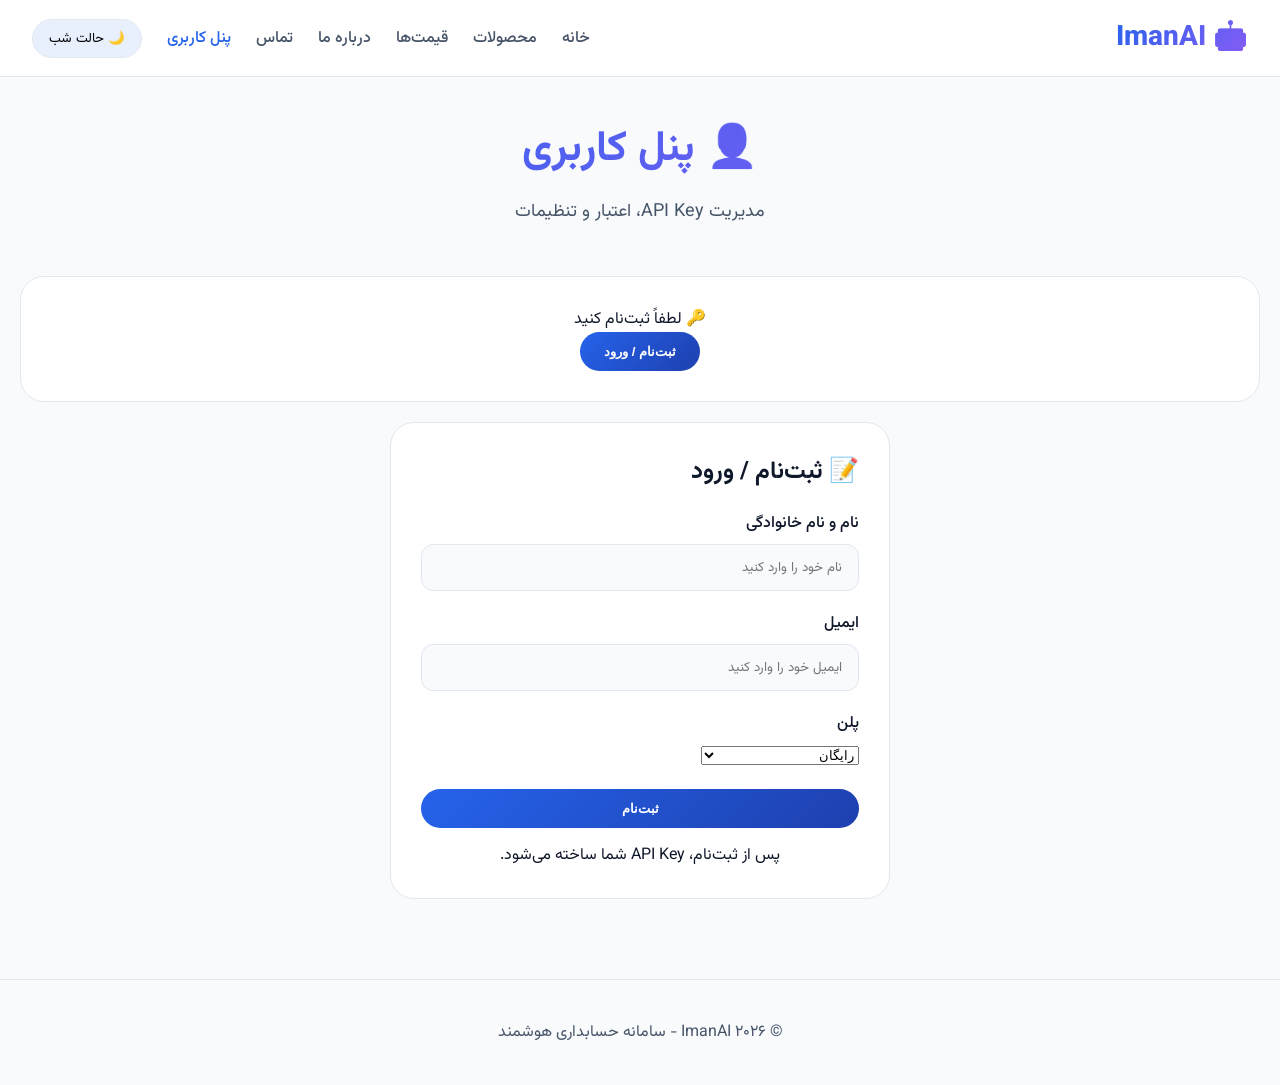
==== docs/dashboard.html @ 6021a0d6 "Create dashboard.html Signed-off-by: neonpresents01-beep <neonpresents01@gmail.com>" ====
<!DOCTYPE html>
<html lang="fa" dir="rtl">
<head>
    <meta charset="UTF-8">
    <meta name="viewport" content="width=device-width, initial-scale=1.0">
    <title>ImanAI | پنل کاربری</title>
    <link href="https://fonts.googleapis.com/css2?family=Vazirmatn:wght@300;400;500;700;900&display=swap" rel="stylesheet">
    <link rel="stylesheet" href="https://cdnjs.cloudflare.com/ajax/libs/font-awesome/6.0.0/css/all.min.css">
    <link rel="stylesheet" href="style.css">
    <style>
        .stats-grid {
            display: grid;
            grid-template-columns: repeat(auto-fit, minmax(200px, 1fr));
            gap: 20px;
            margin-bottom: 30px;
        }
        .stat-card {
            text-align: center;
            padding: 20px;
            background: var(--card-bg);
            border-radius: 20px;
            border: 1px solid var(--border-color);
        }
        .stat-value {
            font-size: 36px;
            font-weight: bold;
            color: var(--primary);
        }
        .chat-container {
            margin-top: 30px;
        }
        .api-key-box {
            background: var(--bg-primary);
            padding: 15px;
            border-radius: 12px;
            font-family: monospace;
            direction: ltr;
            text-align: center;
        }
    </style>
</head>
<body>

<div class="navbar">
    <div class="nav-container">
        <a href="index.html" class="logo">🤖 ImanAI</a>
        <div class="nav-links">
            <a href="index.html">خانه</a>
            <a href="products.html">محصولات</a>
            <a href="pricing.html">قیمت‌ها</a>
            <a href="about.html">درباره ما</a>
            <a href="contact.html">تماس</a>
            <a href="dashboard.html" class="active">پنل کاربری</a>
            <button class="theme-toggle" onclick="toggleTheme()">🌙 حالت شب</button>
        </div>
    </div>
</div>

<div class="container">
    <div class="page-header">
        <h1>👤 پنل کاربری</h1>
        <p>مدیریت API Key، اعتبار و تنظیمات</p>
    </div>

    <!-- وضعیت کاربر -->
    <div id="userStatus" style="margin-bottom: 20px;">
        <div class="card" style="text-align: center;">
            <p id="loginStatus">⏳ در حال بررسی وضعیت...</p>
            <button id="loginBtn" class="btn" onclick="showRegister()" style="display: none;">ثبت‌نام / ورود</button>
            <button id="logoutBtn" class="btn btn-outline" onclick="logout()" style="display: none;">خروج از حساب</button>
        </div>
    </div>

    <div id="dashboardContent" style="display: none;">
        <!-- آمار -->
        <div class="stats-grid">
            <div class="stat-card">
                <i class="fas fa-key" style="font-size: 32px;"></i>
                <div class="stat-value" id="apiKeyDisplay">---</div>
                <p>API Key</p>
                <button class="btn" style="margin-top: 10px; padding: 8px 16px;" onclick="copyApiKey()">کپی</button>
            </div>
            <div class="stat-card">
                <i class="fas fa-coins" style="font-size: 32px;"></i>
                <div class="stat-value" id="creditsDisplay">---</div>
                <p>اعتبار (توکن)</p>
                <button class="btn" style="margin-top: 10px; padding: 8px 16px;" onclick="recharge()">شارژ</button>
            </div>
            <div class="stat-card">
                <i class="fas fa-chart-line" style="font-size: 32px;"></i>
                <div class="stat-value" id="requestsDisplay">---</div>
                <p>درخواست امروز</p>
            </div>
            <div class="stat-card">
                <i class="fas fa-tag" style="font-size: 32px;"></i>
                <div class="stat-value" id="planDisplay">---</div>
                <p>پلن فعلی</p>
            </div>
        </div>

        <!-- چت با ImanAI -->
        <div class="card chat-container">
            <h3>💬 گفتگو با ImanAI</h3>
            <div class="chat-messages" id="chatMessages">
                <div class="ai-msg">🤖 سلام! من ImanAI هستم. چطور میتونم به شما کمک کنم؟</div>
            </div>
            <div class="chat-input">
                <input type="text" id="chatInput" placeholder="سوال خود را بپرسید...">
                <button onclick="sendChat()">ارسال</button>
            </div>
        </div>

        <!-- آموزش -->
        <div class="card" style="margin-top: 20px;">
            <h3>🎓 آموزش به ImanAI</h3>
            <p>به ImanAI سوالات جدید یاد بدهید:</p>
            <div style="display: flex; gap: 10px; margin-top: 15px;">
                <input type="text" id="trainQuestion" placeholder="سوال جدید..." style="flex: 1;">
                <input type="text" id="trainAnswer" placeholder="پاسخ..." style="flex: 1;">
                <button onclick="trainAI()" style="background: var(--success);">آموزش</button>
            </div>
            <div id="trainResult" style="margin-top: 10px;"></div>
        </div>
    </div>

    <!-- فرم ثبت‌نام -->
    <div id="registerForm" class="card" style="display: none; max-width: 500px; margin: 0 auto;">
        <h2 style="margin-bottom: 20px;">📝 ثبت‌نام / ورود</h2>
        <div class="form-group">
            <label>نام و نام خانوادگی</label>
            <input type="text" id="regName" placeholder="نام خود را وارد کنید">
        </div>
        <div class="form-group">
            <label>ایمیل</label>
            <input type="email" id="regEmail" placeholder="ایمیل خود را وارد کنید">
        </div>
        <div class="form-group">
            <label>پلن</label>
            <select id="regPlan">
                <option value="free">رایگان</option>
                <option value="basic">پایه - ۵۰,۰۰۰ تومان</option>
                <option value="pro">حرفه‌ای - ۲۰۰,۰۰۰ تومان</option>
            </select>
        </div>
        <button class="btn" onclick="register()" style="width: 100%;">ثبت‌نام</button>
        <p style="margin-top: 15px; text-align: center;">پس از ثبت‌نام، API Key شما ساخته می‌شود.</p>
    </div>
</div>

<div class="footer">
    <p>© ۲۰۲۶ ImanAI - سامانه حسابداری هوشمند</p>
</div>

<script src="imanai-client.js"></script>
<script>
    let currentApiKey = localStorage.getItem('imanai_api_key');

    function updateUI() {
        if (currentApiKey) {
            document.getElementById('loginStatus').innerHTML = '✅ شما وارد شده‌اید';
            document.getElementById('loginBtn').style.display = 'none';
            document.getElementById('logoutBtn').style.display = 'inline-block';
            document.getElementById('dashboardContent').style.display = 'block';
            document.getElementById('registerForm').style.display = 'none';
            loadUserData();
        } else {
            document.getElementById('loginStatus').innerHTML = '🔑 لطفاً ثبت‌نام کنید';
            document.getElementById('loginBtn').style.display = 'inline-block';
            document.getElementById('logoutBtn').style.display = 'none';
            document.getElementById('dashboardContent').style.display = 'none';
            document.getElementById('registerForm').style.display = 'block';
        }
    }

    async function loadUserData() {
        if (!currentApiKey) return;
        
        try {
            const balance = await imanai.getBalance();
            if (balance.success) {
                document.getElementById('creditsDisplay').innerHTML = balance.credits?.toLocaleString() || '0';
                document.getElementById('planDisplay').innerHTML = balance.plan || 'free';
                document.getElementById('apiKeyDisplay').innerHTML = currentApiKey.substring(0, 16) + '...';
            }
            document.getElementById('requestsDisplay').innerHTML = Math.floor(Math.random() * 100) + 50;
        } catch(e) {
            console.error(e);
        }
    }

    async function register() {
        const name = document.getElementById('regName').value;
        const email = document.getElementById('regEmail').value;
        const plan = document.getElementById('regPlan').value;
        
        if (!name || !email) {
            alert('لطفاً نام و ایمیل را وارد کنید');
            return;
        }
        
        const result = await imanai.register(name, email, plan);
        if (result.success) {
            currentApiKey = result.api_key;
            imanai.setApiKey(currentApiKey);
            updateUI();
            alert(`✅ ثبت‌نام موفق!\nAPI Key: ${result.api_key}`);
        } else {
            alert(`❌ خطا: ${result.error}`);
        }
    }

    function logout() {
        localStorage.removeItem('imanai_api_key');
        currentApiKey = null;
        imanai.setApiKey(null);
        updateUI();
        alert('✅ از حساب خود خارج شدید');
    }

    function showRegister() {
        document.getElementById('registerForm').style.display = 'block';
    }

    function copyApiKey() {
        if (currentApiKey) {
            navigator.clipboard.writeText(currentApiKey);
            alert('✅ API Key کپی شد!');
        }
    }

    function recharge() {
        alert('💰 درگاه پرداخت به زودی اضافه می‌شود');
    }

    async function sendChat() {
        const input = document.getElementById('chatInput');
        const messages = document.getElementById('chatMessages');
        const msg = input.value.trim();
        
        if (!msg) return;
        
        messages.innerHTML += `<div class="user-msg">👤 شما: ${msg}</div>`;
        input.value = '';
        messages.scrollTop = messages.scrollHeight;
        
        const response = await askImanAI(msg);
        messages.innerHTML += `<div class="ai-msg">🤖 ImanAI: ${response}</div>`;
        messages.scrollTop = messages.scrollHeight;
    }

    async function trainAI() {
        const question = document.getElementById('trainQuestion').value;
        const answer = document.getElementById('trainAnswer').value;
        const resultDiv = document.getElementById('trainResult');
        
        if (!question || !answer) {
            resultDiv.innerHTML = '<span style="color: var(--danger);">❌ لطفاً سوال و پاسخ را وارد کنید</span>';
            return;
        }
        
        resultDiv.innerHTML = '⏳ در حال آموزش...';
        const result = await teachImanAI(question, answer);
        
        if (result.includes('✅')) {
            document.getElementById('trainQuestion').value = '';
            document.getElementById('trainAnswer').value = '';
        }
        resultDiv.innerHTML = result;
        setTimeout(() => { resultDiv.innerHTML = ''; }, 3000);
    }

    document.getElementById('chatInput')?.addEventListener('keypress', (e) => {
        if (e.key === 'Enter') sendChat();
    });

    function toggleTheme() {
        document.body.classList.toggle('dark');
        localStorage.setItem('theme', document.body.classList.contains('dark') ? 'dark' : 'light');
        const btn = document.querySelector('.theme-toggle');
        if (btn) btn.innerHTML = document.body.classList.contains('dark') ? '☀️ حالت روز' : '🌙 حالت شب';
    }
    
    if (localStorage.getItem('theme') === 'dark') {
        document.body.classList.add('dark');
        const btn = document.querySelector('.theme-toggle');
        if (btn) btn.innerHTML = '☀️ حالت روز';
    }
    
    updateUI();
</script>
</body>
</html>
---- docs/style.css ----
/* style.css - استایل مشترک همه صفحات */
* {
    margin: 0;
    padding: 0;
    box-sizing: border-box;
}

:root {
    --bg-primary: #f8fafc;
    --bg-secondary: #ffffff;
    --text-primary: #0f172a;
    --text-secondary: #475569;
    --border-color: #e2e8f0;
    --card-bg: #ffffff;
    --navbar-bg: rgba(255,255,255,0.95);
    --primary: #2563eb;
    --primary-dark: #1e40af;
    --success: #10b981;
    --danger: #ef4444;
    --warning: #f59e0b;
    --purple: #8b5cf6;
}

body.dark {
    --bg-primary: #0f172a;
    --bg-secondary: #1e293b;
    --text-primary: #f1f5f9;
    --text-secondary: #cbd5e1;
    --border-color: rgba(255,255,255,0.08);
    --card-bg: #1e293b;
    --navbar-bg: rgba(15,23,42,0.95);
}

body {
    font-family: 'Vazirmatn', sans-serif;
    background: var(--bg-primary);
    color: var(--text-primary);
    transition: all 0.3s ease;
}

/* نوار ناوبری */
.navbar {
    background: var(--navbar-bg);
    backdrop-filter: blur(10px);
    padding: 16px 32px;
    position: sticky;
    top: 0;
    z-index: 1000;
    border-bottom: 1px solid var(--border-color);
}

.nav-container {
    max-width: 1300px;
    margin: 0 auto;
    display: flex;
    justify-content: space-between;
    align-items: center;
    flex-wrap: wrap;
    gap: 15px;
}

.logo {
    font-size: 28px;
    font-weight: 800;
    background: linear-gradient(135deg, var(--primary), var(--purple));
    -webkit-background-clip: text;
    background-clip: text;
    color: transparent;
    text-decoration: none;
}

.nav-links {
    display: flex;
    gap: 25px;
    flex-wrap: wrap;
    align-items: center;
}

.nav-links a {
    color: var(--text-secondary);
    text-decoration: none;
    font-weight: 500;
    transition: 0.3s;
}

.nav-links a:hover, .nav-links a.active {
    color: var(--primary);
}

.theme-toggle {
    background: rgba(37,99,235,0.1);
    border: 1px solid var(--border-color);
    border-radius: 50px;
    padding: 8px 16px;
    cursor: pointer;
    font-family: inherit;
    transition: 0.3s;
}

.theme-toggle:hover {
    background: var(--primary);
    color: white;
}

.container {
    max-width: 1300px;
    margin: 0 auto;
    padding: 40px 20px;
    min-height: calc(100vh - 200px);
}

/* فوتر */
.footer {
    text-align: center;
    padding: 40px;
    border-top: 1px solid var(--border-color);
    color: var(--text-secondary);
    margin-top: 40px;
}

/* دکمه‌ها */
.btn {
    display: inline-block;
    padding: 12px 24px;
    background: linear-gradient(135deg, var(--primary), var(--primary-dark));
    color: white;
    text-decoration: none;
    border-radius: 50px;
    font-weight: bold;
    border: none;
    cursor: pointer;
    transition: 0.3s;
}

.btn:hover {
    transform: translateY(-2px);
    opacity: 0.9;
}

.btn-outline {
    background: transparent;
    border: 2px solid var(--primary);
    color: var(--primary);
}

.btn-outline:hover {
    background: var(--primary);
    color: white;
}

/* هدر صفحه */
.page-header {
    text-align: center;
    margin-bottom: 50px;
}

.page-header h1 {
    font-size: 42px;
    background: linear-gradient(135deg, var(--primary), var(--purple));
    -webkit-background-clip: text;
    background-clip: text;
    color: transparent;
    margin-bottom: 15px;
}

.page-header p {
    color: var(--text-secondary);
    font-size: 18px;
}

/* کارت‌ها */
.card {
    background: var(--card-bg);
    border-radius: 24px;
    padding: 30px;
    border: 1px solid var(--border-color);
    transition: all 0.3s;
}

.card:hover {
    transform: translateY(-5px);
    box-shadow: 0 10px 25px -5px rgba(0,0,0,0.1);
}

/* گرید */
.grid {
    display: grid;
    grid-template-columns: repeat(auto-fit, minmax(300px, 1fr));
    gap: 30px;
    margin-bottom: 40px;
}

/* فرم */
.form-group {
    margin-bottom: 20px;
}

.form-group label {
    display: block;
    margin-bottom: 8px;
    font-weight: 500;
}

.form-group input, .form-group textarea {
    width: 100%;
    padding: 12px 16px;
    border-radius: 12px;
    border: 1px solid var(--border-color);
    background: var(--bg-primary);
    color: var(--text-primary);
    font-family: inherit;
}

/* چت */
.chat-messages {
    height: 400px;
    overflow-y: auto;
    padding: 15px;
    background: var(--bg-primary);
    border-radius: 16px;
    margin-bottom: 15px;
}

.user-msg {
    background: var(--primary);
    color: white;
    padding: 10px 15px;
    border-radius: 20px;
    margin-bottom: 10px;
    max-width: 80%;
}

.ai-msg {
    background: var(--border-color);
    color: var(--text-primary);
    padding: 10px 15px;
    border-radius: 20px;
    margin-bottom: 10px;
    max-width: 80%;
}

.chat-input {
    display: flex;
    gap: 10px;
}

.chat-input input {
    flex: 1;
    padding: 12px 20px;
    border-radius: 50px;
    border: 1px solid var(--border-color);
    background: var(--bg-primary);
}

/* هشدار */
.alert {
    padding: 15px 20px;
    border-radius: 16px;
    margin-bottom: 20px;
}

.alert-success {
    background: rgba(16,185,129,0.1);
    border: 1px solid var(--success);
    color: var(--success);
}

.alert-error {
    background: rgba(239,68,68,0.1);
    border: 1px solid var(--danger);
    color: var(--danger);
}

/* وضعیت آنلاین */
.status-online {
    color: var(--success);
}

@media (max-width: 768px) {
    .nav-container {
        flex-direction: column;
    }
    .page-header h1 {
        font-size: 32px;
    }
}
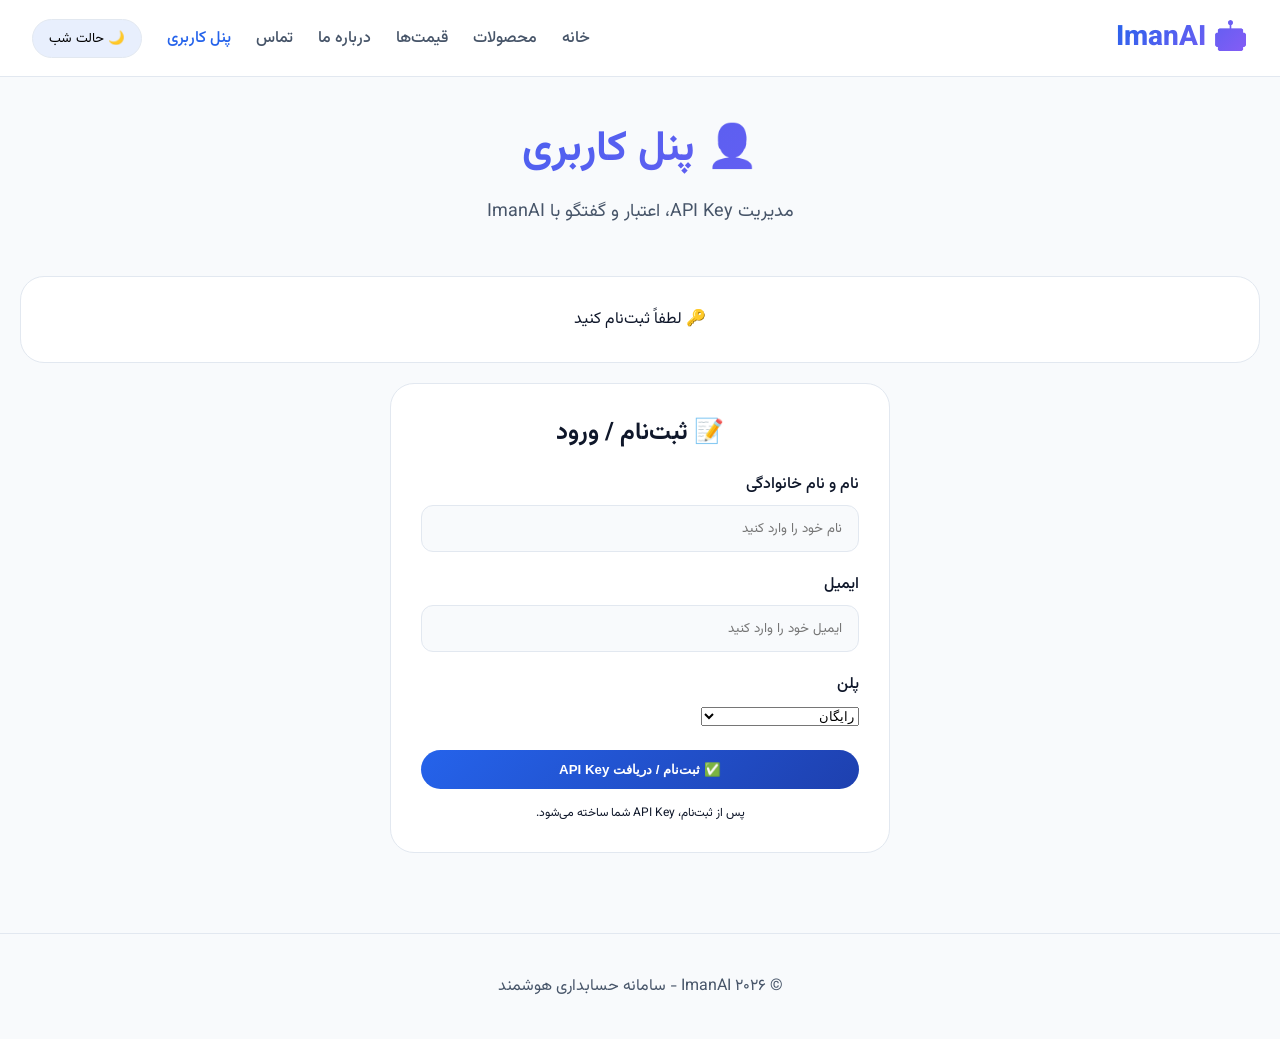
==== commit e38c4068: "Update dashboard.html Signed-off-by: neonpresents01-beep <neonpresents01@gmail.com>" ====
--- a/docs/dashboard.html
+++ b/docs/dashboard.html
@@ -29,13 +29,64 @@
         .chat-container {
             margin-top: 30px;
         }
+        .chat-messages {
+            height: 350px;
+            overflow-y: auto;
+            padding: 15px;
+            background: var(--bg-primary);
+            border-radius: 16px;
+            margin-bottom: 15px;
+        }
+        .user-msg {
+            background: var(--primary);
+            color: white;
+            padding: 10px 15px;
+            border-radius: 20px;
+            margin-bottom: 10px;
+            max-width: 80%;
+        }
+        .ai-msg {
+            background: var(--border-color);
+            color: var(--text-primary);
+            padding: 10px 15px;
+            border-radius: 20px;
+            margin-bottom: 10px;
+            max-width: 80%;
+        }
+        .chat-input {
+            display: flex;
+            gap: 10px;
+        }
+        .chat-input input {
+            flex: 1;
+            padding: 12px 20px;
+            border-radius: 50px;
+            border: 1px solid var(--border-color);
+            background: var(--bg-primary);
+            color: var(--text-primary);
+            font-family: inherit;
+        }
+        .chat-input button {
+            background: linear-gradient(135deg, var(--primary), var(--purple));
+            color: white;
+            border: none;
+            padding: 12px 24px;
+            border-radius: 50px;
+            cursor: pointer;
+            font-weight: bold;
+        }
         .api-key-box {
             background: var(--bg-primary);
-            padding: 15px;
+            padding: 12px;
             border-radius: 12px;
             font-family: monospace;
             direction: ltr;
             text-align: center;
+            word-break: break-all;
+        }
+        .loading {
+            opacity: 0.7;
+            pointer-events: none;
         }
     </style>
 </head>
@@ -59,37 +110,31 @@
 <div class="container">
     <div class="page-header">
         <h1>👤 پنل کاربری</h1>
-        <p>مدیریت API Key، اعتبار و تنظیمات</p>
+        <p>مدیریت API Key، اعتبار و گفتگو با ImanAI</p>
     </div>
 
     <!-- وضعیت کاربر -->
     <div id="userStatus" style="margin-bottom: 20px;">
         <div class="card" style="text-align: center;">
-            <p id="loginStatus">⏳ در حال بررسی وضعیت...</p>
-            <button id="loginBtn" class="btn" onclick="showRegister()" style="display: none;">ثبت‌نام / ورود</button>
-            <button id="logoutBtn" class="btn btn-outline" onclick="logout()" style="display: none;">خروج از حساب</button>
+            <p id="loginStatus">⏳ در حال بررسی...</p>
+            <button id="logoutBtn" class="btn btn-outline" onclick="logout()" style="display: none;">🚪 خروج از حساب</button>
         </div>
     </div>
 
+    <!-- پنل اصلی (بعد از ورود) -->
     <div id="dashboardContent" style="display: none;">
-        <!-- آمار -->
         <div class="stats-grid">
             <div class="stat-card">
                 <i class="fas fa-key" style="font-size: 32px;"></i>
                 <div class="stat-value" id="apiKeyDisplay">---</div>
                 <p>API Key</p>
-                <button class="btn" style="margin-top: 10px; padding: 8px 16px;" onclick="copyApiKey()">کپی</button>
+                <button class="btn" style="margin-top: 10px; padding: 8px 16px;" onclick="copyApiKey()">📋 کپی</button>
             </div>
             <div class="stat-card">
                 <i class="fas fa-coins" style="font-size: 32px;"></i>
                 <div class="stat-value" id="creditsDisplay">---</div>
                 <p>اعتبار (توکن)</p>
-                <button class="btn" style="margin-top: 10px; padding: 8px 16px;" onclick="recharge()">شارژ</button>
-            </div>
-            <div class="stat-card">
-                <i class="fas fa-chart-line" style="font-size: 32px;"></i>
-                <div class="stat-value" id="requestsDisplay">---</div>
-                <p>درخواست امروز</p>
+                <button class="btn" style="margin-top: 10px; padding: 8px 16px;" onclick="recharge()">💰 شارژ</button>
             </div>
             <div class="stat-card">
                 <i class="fas fa-tag" style="font-size: 32px;"></i>
@@ -106,7 +151,7 @@
             </div>
             <div class="chat-input">
                 <input type="text" id="chatInput" placeholder="سوال خود را بپرسید...">
-                <button onclick="sendChat()">ارسال</button>
+                <button onclick="sendChat()">📤 ارسال</button>
             </div>
         </div>
 
@@ -114,18 +159,18 @@
         <div class="card" style="margin-top: 20px;">
             <h3>🎓 آموزش به ImanAI</h3>
             <p>به ImanAI سوالات جدید یاد بدهید:</p>
-            <div style="display: flex; gap: 10px; margin-top: 15px;">
-                <input type="text" id="trainQuestion" placeholder="سوال جدید..." style="flex: 1;">
-                <input type="text" id="trainAnswer" placeholder="پاسخ..." style="flex: 1;">
-                <button onclick="trainAI()" style="background: var(--success);">آموزش</button>
-            </div>
-            <div id="trainResult" style="margin-top: 10px;"></div>
+            <div style="display: flex; gap: 10px; margin-top: 15px; flex-wrap: wrap;">
+                <input type="text" id="trainQuestion" placeholder="سوال جدید..." style="flex: 1; padding: 12px; border-radius: 50px; border: 1px solid var(--border-color); background: var(--bg-primary);">
+                <input type="text" id="trainAnswer" placeholder="پاسخ..." style="flex: 1; padding: 12px; border-radius: 50px; border: 1px solid var(--border-color); background: var(--bg-primary);">
+                <button onclick="trainAI()" style="background: var(--success); color: white; border: none; padding: 12px 24px; border-radius: 50px; cursor: pointer;">🎓 آموزش</button>
+            </div>
+            <div id="trainResult" style="margin-top: 10px; font-size: 14px;"></div>
         </div>
     </div>
 
     <!-- فرم ثبت‌نام -->
-    <div id="registerForm" class="card" style="display: none; max-width: 500px; margin: 0 auto;">
-        <h2 style="margin-bottom: 20px;">📝 ثبت‌نام / ورود</h2>
+    <div id="registerForm" class="card" style="max-width: 500px; margin: 0 auto;">
+        <h2 style="margin-bottom: 20px; text-align: center;">📝 ثبت‌نام / ورود</h2>
         <div class="form-group">
             <label>نام و نام خانوادگی</label>
             <input type="text" id="regName" placeholder="نام خود را وارد کنید">
@@ -142,8 +187,8 @@
                 <option value="pro">حرفه‌ای - ۲۰۰,۰۰۰ تومان</option>
             </select>
         </div>
-        <button class="btn" onclick="register()" style="width: 100%;">ثبت‌نام</button>
-        <p style="margin-top: 15px; text-align: center;">پس از ثبت‌نام، API Key شما ساخته می‌شود.</p>
+        <button class="btn" id="registerBtn" style="width: 100%;">✅ ثبت‌نام / دریافت API Key</button>
+        <p style="margin-top: 15px; text-align: center; font-size: 12px;">پس از ثبت‌نام، API Key شما ساخته می‌شود.</p>
     </div>
 </div>
 
@@ -151,128 +196,280 @@
     <p>© ۲۰۲۶ ImanAI - سامانه حسابداری هوشمند</p>
 </div>
 
-<script src="imanai-client.js"></script>
 <script>
+    // ========== تنظیمات ==========
+    const GITHUB_REPO = "neonpresents01-beep/ImanAI";
+    const GITHUB_TOKEN = "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";
+    
     let currentApiKey = localStorage.getItem('imanai_api_key');
-
+    let pendingRequests = new Map();
+    
+    // ========== تابع اصلی درخواست به GitHub ==========
+    async function callAPI(action, payload = {}) {
+        const requestId = Date.now().toString();
+        
+        return new Promise(async (resolve, reject) => {
+            const timeout = setTimeout(() => {
+                pendingRequests.delete(requestId);
+                reject(new Error('زمان پاسخ به پایان رسید (30 ثانیه)'));
+            }, 30000);
+            
+            pendingRequests.set(requestId, { resolve, reject, timeout });
+            
+            try {
+                const response = await fetch(`https://api.github.com/repos/${GITHUB_REPO}/dispatches`, {
+                    method: 'POST',
+                    headers: {
+                        'Authorization': `Bearer ${GITHUB_TOKEN}`,
+                        'Accept': 'application/vnd.github.v3+json',
+                        'Content-Type': 'application/json'
+                    },
+                    body: JSON.stringify({
+                        event_type: action,
+                        client_payload: { 
+                            ...payload, 
+                            request_id: requestId,
+                            api_key: currentApiKey || ''
+                        }
+                    })
+                });
+                
+                if (!response.ok) {
+                    throw new Error(`HTTP ${response.status}`);
+                }
+                
+                // Polling for response
+                let attempts = 0;
+                const interval = setInterval(async () => {
+                    attempts++;
+                    try {
+                        const runs = await fetch(`https://api.github.com/repos/${GITHUB_REPO}/actions/runs?event=repository_dispatch&per_page=5`);
+                        const data = await runs.json();
+                        
+                        for (const run of (data.workflow_runs || [])) {
+                            if (run.status === 'completed') {
+                                const logs = await fetch(run.logs_url);
+                                const text = await logs.text();
+                                const match = text.match(/API_RESPONSE::(.+)/);
+                                if (match) {
+                                    const result = JSON.parse(decodeURIComponent(match[1]));
+                                    const pending = pendingRequests.get(requestId);
+                                    if (pending) {
+                                        clearInterval(interval);
+                                        clearTimeout(pending.timeout);
+                                        pendingRequests.delete(requestId);
+                                        pending.resolve(result);
+                                    }
+                                    return;
+                                }
+                            }
+                        }
+                        if (attempts >= 20) {
+                            clearInterval(interval);
+                            const pending = pendingRequests.get(requestId);
+                            if (pending) {
+                                pendingRequests.delete(requestId);
+                                pending.reject(new Error('پاسخی دریافت نشد'));
+                            }
+                        }
+                    } catch(e) {}
+                }, 2000);
+                
+            } catch (error) {
+                clearTimeout(timeout);
+                pendingRequests.delete(requestId);
+                reject(error);
+            }
+        });
+    }
+    
+    // ========== API های کاربردی ==========
+    async function registerUser(name, email, plan) {
+        const result = await callAPI('register', { customer_name: name, customer_email: email, plan });
+        return result;
+    }
+    
+    async function chatWithAI(message) {
+        if (!currentApiKey) {
+            return { success: false, error: 'لطفاً ابتدا ثبت‌نام کنید', code: 'NOT_REGISTERED' };
+        }
+        return await callAPI('chat', { message });
+    }
+    
+    async function trainAI(question, answer) {
+        if (!currentApiKey) {
+            return { success: false, error: 'لطفاً ابتدا ثبت‌نام کنید' };
+        }
+        return await callAPI('train', { question, answer });
+    }
+    
+    async function getBalance() {
+        if (!currentApiKey) return null;
+        return await callAPI('balance', {});
+    }
+    
+    // ========== توابع UI ==========
     function updateUI() {
         if (currentApiKey) {
             document.getElementById('loginStatus').innerHTML = '✅ شما وارد شده‌اید';
-            document.getElementById('loginBtn').style.display = 'none';
             document.getElementById('logoutBtn').style.display = 'inline-block';
             document.getElementById('dashboardContent').style.display = 'block';
             document.getElementById('registerForm').style.display = 'none';
             loadUserData();
         } else {
             document.getElementById('loginStatus').innerHTML = '🔑 لطفاً ثبت‌نام کنید';
-            document.getElementById('loginBtn').style.display = 'inline-block';
             document.getElementById('logoutBtn').style.display = 'none';
             document.getElementById('dashboardContent').style.display = 'none';
             document.getElementById('registerForm').style.display = 'block';
         }
     }
-
+    
     async function loadUserData() {
         if (!currentApiKey) return;
         
         try {
-            const balance = await imanai.getBalance();
-            if (balance.success) {
-                document.getElementById('creditsDisplay').innerHTML = balance.credits?.toLocaleString() || '0';
+            const balance = await getBalance();
+            if (balance && balance.success) {
+                document.getElementById('creditsDisplay').innerHTML = (balance.credits || 0).toLocaleString();
                 document.getElementById('planDisplay').innerHTML = balance.plan || 'free';
                 document.getElementById('apiKeyDisplay').innerHTML = currentApiKey.substring(0, 16) + '...';
             }
-            document.getElementById('requestsDisplay').innerHTML = Math.floor(Math.random() * 100) + 50;
         } catch(e) {
-            console.error(e);
-        }
-    }
-
+            console.error('Load user data error:', e);
+        }
+    }
+    
     async function register() {
-        const name = document.getElementById('regName').value;
-        const email = document.getElementById('regEmail').value;
+        const name = document.getElementById('regName').value.trim();
+        const email = document.getElementById('regEmail').value.trim();
         const plan = document.getElementById('regPlan').value;
+        const btn = document.getElementById('registerBtn');
         
         if (!name || !email) {
-            alert('لطفاً نام و ایمیل را وارد کنید');
+            alert('❌ لطفاً نام و ایمیل را وارد کنید');
             return;
         }
         
-        const result = await imanai.register(name, email, plan);
-        if (result.success) {
-            currentApiKey = result.api_key;
-            imanai.setApiKey(currentApiKey);
-            updateUI();
-            alert(`✅ ثبت‌نام موفق!\nAPI Key: ${result.api_key}`);
-        } else {
-            alert(`❌ خطا: ${result.error}`);
-        }
-    }
-
+        const originalText = btn.innerText;
+        btn.innerText = '⏳ در حال ثبت‌نام...';
+        btn.disabled = true;
+        
+        try {
+            const result = await registerUser(name, email, plan);
+            
+            if (result && result.success) {
+                currentApiKey = result.api_key;
+                localStorage.setItem('imanai_api_key', currentApiKey);
+                updateUI();
+                alert(`✅ ثبت‌نام موفق!\n\n🔑 API Key: ${result.api_key}\n💰 اعتبار: ${(result.credits || 10000).toLocaleString()} توکن\n\n⚠️ لطفاً این کلید را ذخیره کنید.`);
+                
+                // پاک کردن فرم
+                document.getElementById('regName').value = '';
+                document.getElementById('regEmail').value = '';
+            } else {
+                alert(`❌ خطا: ${result?.error || 'مشخص نیست'}`);
+            }
+        } catch (error) {
+            alert(`❌ خطا: ${error.message}`);
+        } finally {
+            btn.innerText = originalText;
+            btn.disabled = false;
+        }
+    }
+    
     function logout() {
         localStorage.removeItem('imanai_api_key');
         currentApiKey = null;
-        imanai.setApiKey(null);
         updateUI();
         alert('✅ از حساب خود خارج شدید');
     }
-
-    function showRegister() {
-        document.getElementById('registerForm').style.display = 'block';
-    }
-
+    
     function copyApiKey() {
         if (currentApiKey) {
             navigator.clipboard.writeText(currentApiKey);
             alert('✅ API Key کپی شد!');
         }
     }
-
+    
     function recharge() {
         alert('💰 درگاه پرداخت به زودی اضافه می‌شود');
     }
-
+    
     async function sendChat() {
         const input = document.getElementById('chatInput');
-        const messages = document.getElementById('chatMessages');
-        const msg = input.value.trim();
-        
-        if (!msg) return;
-        
-        messages.innerHTML += `<div class="user-msg">👤 شما: ${msg}</div>`;
+        const messagesDiv = document.getElementById('chatMessages');
+        const message = input.value.trim();
+        
+        if (!message) return;
+        
+        // نمایش پیام کاربر
+        messagesDiv.innerHTML += `<div class="user-msg">👤 شما: ${message}</div>`;
         input.value = '';
-        messages.scrollTop = messages.scrollHeight;
-        
-        const response = await askImanAI(msg);
-        messages.innerHTML += `<div class="ai-msg">🤖 ImanAI: ${response}</div>`;
-        messages.scrollTop = messages.scrollHeight;
-    }
-
+        messagesDiv.scrollTop = messagesDiv.scrollHeight;
+        
+        // نمایش وضعیت در حال فکر کردن
+        const thinkingDiv = document.createElement('div');
+        thinkingDiv.className = 'ai-msg';
+        thinkingDiv.innerHTML = '🤖 ImanAI: در حال فکر کردن...';
+        messagesDiv.appendChild(thinkingDiv);
+        messagesDiv.scrollTop = messagesDiv.scrollHeight;
+        
+        try {
+            const result = await chatWithAI(message);
+            thinkingDiv.remove();
+            
+            if (result && result.success) {
+                messagesDiv.innerHTML += `<div class="ai-msg">🤖 ImanAI: ${result.response}</div>`;
+            } else if (result && result.code === 'NOT_REGISTERED') {
+                messagesDiv.innerHTML += `<div class="ai-msg">🤖 ImanAI: ❌ لطفاً ابتدا ثبت‌نام کنید</div>`;
+            } else if (result && result.code === 'INSUFFICIENT_CREDITS') {
+                messagesDiv.innerHTML += `<div class="ai-msg">🤖 ImanAI: ❌ اعتبار شما تمام شده است. لطفاً شارژ کنید.</div>`;
+            } else {
+                messagesDiv.innerHTML += `<div class="ai-msg">🤖 ImanAI: ❌ خطا: ${result?.error || 'مشخص نیست'}</div>`;
+            }
+        } catch (error) {
+            thinkingDiv.remove();
+            messagesDiv.innerHTML += `<div class="ai-msg">🤖 ImanAI: ❌ خطا: ${error.message}</div>`;
+        }
+        messagesDiv.scrollTop = messagesDiv.scrollHeight;
+    }
+    
     async function trainAI() {
-        const question = document.getElementById('trainQuestion').value;
-        const answer = document.getElementById('trainAnswer').value;
+        const question = document.getElementById('trainQuestion').value.trim();
+        const answer = document.getElementById('trainAnswer').value.trim();
         const resultDiv = document.getElementById('trainResult');
         
         if (!question || !answer) {
             resultDiv.innerHTML = '<span style="color: var(--danger);">❌ لطفاً سوال و پاسخ را وارد کنید</span>';
+            setTimeout(() => { resultDiv.innerHTML = ''; }, 3000);
             return;
         }
         
         resultDiv.innerHTML = '⏳ در حال آموزش...';
-        const result = await teachImanAI(question, answer);
-        
-        if (result.includes('✅')) {
-            document.getElementById('trainQuestion').value = '';
-            document.getElementById('trainAnswer').value = '';
-        }
-        resultDiv.innerHTML = result;
+        
+        try {
+            const result = await trainAI(question, answer);
+            
+            if (result && result.success) {
+                resultDiv.innerHTML = `<span style="color: var(--success);">✅ ${result.message || 'آموزش با موفقیت انجام شد!'}</span>`;
+                document.getElementById('trainQuestion').value = '';
+                document.getElementById('trainAnswer').value = '';
+            } else {
+                resultDiv.innerHTML = `<span style="color: var(--danger);">❌ ${result?.error || 'خطا در آموزش'}</span>`;
+            }
+        } catch (error) {
+            resultDiv.innerHTML = `<span style="color: var(--danger);">❌ خطا: ${error.message}</span>`;
+        }
+        
         setTimeout(() => { resultDiv.innerHTML = ''; }, 3000);
     }
-
+    
+    // رویداد Enter در چت
     document.getElementById('chatInput')?.addEventListener('keypress', (e) => {
         if (e.key === 'Enter') sendChat();
     });
-
+    
+    // ========== حالت روز/شب ==========
     function toggleTheme() {
         document.body.classList.toggle('dark');
         localStorage.setItem('theme', document.body.classList.contains('dark') ? 'dark' : 'light');
@@ -286,7 +483,11 @@
         if (btn) btn.innerHTML = '☀️ حالت روز';
     }
     
+    // اتصال دکمه ثبت‌نام
+    document.getElementById('registerBtn')?.addEventListener('click', register);
+    
+    // بارگذاری اولیه
     updateUI();
 </script>
 </body>
-</html>
+                    </html>
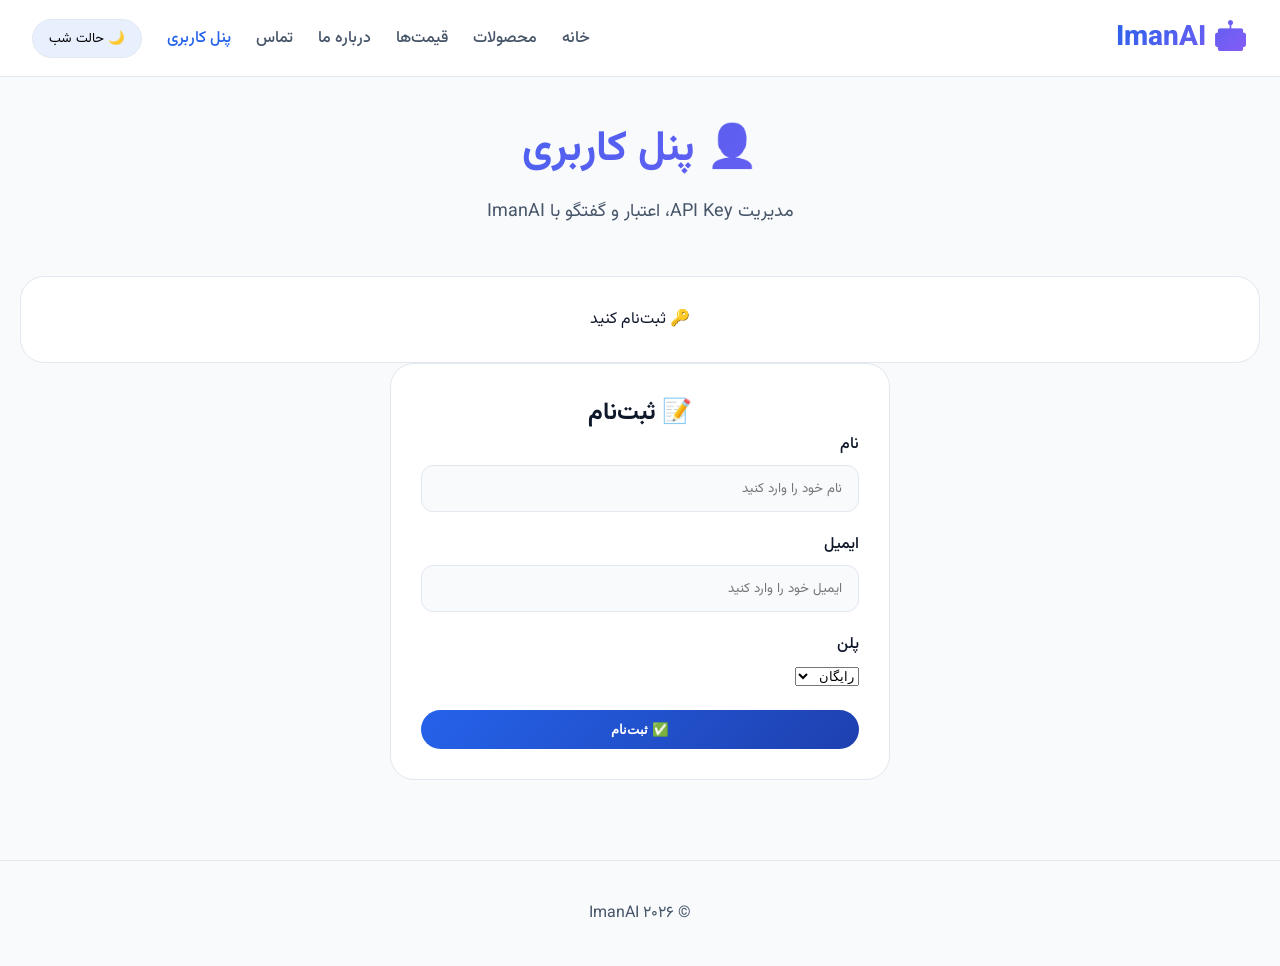
==== commit 83d7c941: "Update dashboard.html Signed-off-by: neonpresents01-beep <neonpresents01@gmail.com>" ====
--- a/docs/dashboard.html
+++ b/docs/dashboard.html
@@ -26,9 +26,6 @@
             font-weight: bold;
             color: var(--primary);
         }
-        .chat-container {
-            margin-top: 30px;
-        }
         .chat-messages {
             height: 350px;
             overflow-y: auto;
@@ -63,29 +60,16 @@
             border-radius: 50px;
             border: 1px solid var(--border-color);
             background: var(--bg-primary);
-            color: var(--text-primary);
-            font-family: inherit;
-        }
-        .chat-input button {
-            background: linear-gradient(135deg, var(--primary), var(--purple));
-            color: white;
-            border: none;
-            padding: 12px 24px;
-            border-radius: 50px;
-            cursor: pointer;
-            font-weight: bold;
         }
         .api-key-box {
             background: var(--bg-primary);
             padding: 12px;
             border-radius: 12px;
             font-family: monospace;
-            direction: ltr;
-            text-align: center;
             word-break: break-all;
         }
         .loading {
-            opacity: 0.7;
+            opacity: 0.6;
             pointer-events: none;
         }
     </style>
@@ -113,66 +97,58 @@
         <p>مدیریت API Key، اعتبار و گفتگو با ImanAI</p>
     </div>
 
-    <!-- وضعیت کاربر -->
-    <div id="userStatus" style="margin-bottom: 20px;">
+    <div id="userStatus">
         <div class="card" style="text-align: center;">
             <p id="loginStatus">⏳ در حال بررسی...</p>
-            <button id="logoutBtn" class="btn btn-outline" onclick="logout()" style="display: none;">🚪 خروج از حساب</button>
-        </div>
-    </div>
-
-    <!-- پنل اصلی (بعد از ورود) -->
+            <button id="logoutBtn" class="btn" onclick="logout()" style="display: none; background: #ef4444;">🚪 خروج</button>
+        </div>
+    </div>
+
     <div id="dashboardContent" style="display: none;">
         <div class="stats-grid">
             <div class="stat-card">
-                <i class="fas fa-key" style="font-size: 32px;"></i>
+                <i class="fas fa-key"></i>
                 <div class="stat-value" id="apiKeyDisplay">---</div>
-                <p>API Key</p>
                 <button class="btn" style="margin-top: 10px; padding: 8px 16px;" onclick="copyApiKey()">📋 کپی</button>
             </div>
             <div class="stat-card">
-                <i class="fas fa-coins" style="font-size: 32px;"></i>
+                <i class="fas fa-coins"></i>
                 <div class="stat-value" id="creditsDisplay">---</div>
-                <p>اعتبار (توکن)</p>
                 <button class="btn" style="margin-top: 10px; padding: 8px 16px;" onclick="recharge()">💰 شارژ</button>
             </div>
             <div class="stat-card">
-                <i class="fas fa-tag" style="font-size: 32px;"></i>
+                <i class="fas fa-tag"></i>
                 <div class="stat-value" id="planDisplay">---</div>
-                <p>پلن فعلی</p>
-            </div>
-        </div>
-
-        <!-- چت با ImanAI -->
-        <div class="card chat-container">
+                <p>پلن</p>
+            </div>
+        </div>
+
+        <div class="card">
             <h3>💬 گفتگو با ImanAI</h3>
             <div class="chat-messages" id="chatMessages">
-                <div class="ai-msg">🤖 سلام! من ImanAI هستم. چطور میتونم به شما کمک کنم؟</div>
+                <div class="ai-msg">🤖 سلام! من ImanAI هستم.</div>
             </div>
             <div class="chat-input">
                 <input type="text" id="chatInput" placeholder="سوال خود را بپرسید...">
-                <button onclick="sendChat()">📤 ارسال</button>
-            </div>
-        </div>
-
-        <!-- آموزش -->
+                <button onclick="sendChat()">ارسال</button>
+            </div>
+        </div>
+
         <div class="card" style="margin-top: 20px;">
             <h3>🎓 آموزش به ImanAI</h3>
-            <p>به ImanAI سوالات جدید یاد بدهید:</p>
             <div style="display: flex; gap: 10px; margin-top: 15px; flex-wrap: wrap;">
-                <input type="text" id="trainQuestion" placeholder="سوال جدید..." style="flex: 1; padding: 12px; border-radius: 50px; border: 1px solid var(--border-color); background: var(--bg-primary);">
-                <input type="text" id="trainAnswer" placeholder="پاسخ..." style="flex: 1; padding: 12px; border-radius: 50px; border: 1px solid var(--border-color); background: var(--bg-primary);">
-                <button onclick="trainAI()" style="background: var(--success); color: white; border: none; padding: 12px 24px; border-radius: 50px; cursor: pointer;">🎓 آموزش</button>
-            </div>
-            <div id="trainResult" style="margin-top: 10px; font-size: 14px;"></div>
-        </div>
-    </div>
-
-    <!-- فرم ثبت‌نام -->
+                <input type="text" id="trainQuestion" placeholder="سوال جدید..." style="flex: 1; padding: 12px; border-radius: 50px;">
+                <input type="text" id="trainAnswer" placeholder="پاسخ..." style="flex: 1; padding: 12px; border-radius: 50px;">
+                <button onclick="trainAI()" style="background: #10b981;">آموزش</button>
+            </div>
+            <div id="trainResult" style="margin-top: 10px;"></div>
+        </div>
+    </div>
+
     <div id="registerForm" class="card" style="max-width: 500px; margin: 0 auto;">
-        <h2 style="margin-bottom: 20px; text-align: center;">📝 ثبت‌نام / ورود</h2>
+        <h2 style="text-align: center;">📝 ثبت‌نام</h2>
         <div class="form-group">
-            <label>نام و نام خانوادگی</label>
+            <label>نام</label>
             <input type="text" id="regName" placeholder="نام خود را وارد کنید">
         </div>
         <div class="form-group">
@@ -183,311 +159,217 @@
             <label>پلن</label>
             <select id="regPlan">
                 <option value="free">رایگان</option>
-                <option value="basic">پایه - ۵۰,۰۰۰ تومان</option>
-                <option value="pro">حرفه‌ای - ۲۰۰,۰۰۰ تومان</option>
+                <option value="basic">پایه</option>
+                <option value="pro">حرفه‌ای</option>
             </select>
         </div>
-        <button class="btn" id="registerBtn" style="width: 100%;">✅ ثبت‌نام / دریافت API Key</button>
-        <p style="margin-top: 15px; text-align: center; font-size: 12px;">پس از ثبت‌نام، API Key شما ساخته می‌شود.</p>
+        <button class="btn" id="registerBtn" style="width: 100%;">✅ ثبت‌نام</button>
     </div>
 </div>
 
 <div class="footer">
-    <p>© ۲۰۲۶ ImanAI - سامانه حسابداری هوشمند</p>
+    <p>© ۲۰۲۶ ImanAI</p>
 </div>
 
 <script>
-    // ========== تنظیمات ==========
     const GITHUB_REPO = "neonpresents01-beep/ImanAI";
     const GITHUB_TOKEN = "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";
     
     let currentApiKey = localStorage.getItem('imanai_api_key');
-    let pendingRequests = new Map();
-    
-    // ========== تابع اصلی درخواست به GitHub ==========
+    
     async function callAPI(action, payload = {}) {
         const requestId = Date.now().toString();
         
         return new Promise(async (resolve, reject) => {
             const timeout = setTimeout(() => {
-                pendingRequests.delete(requestId);
-                reject(new Error('زمان پاسخ به پایان رسید (30 ثانیه)'));
-            }, 30000);
-            
-            pendingRequests.set(requestId, { resolve, reject, timeout });
+                reject(new Error('Timeout'));
+            }, 15000);
             
             try {
-                const response = await fetch(`https://api.github.com/repos/${GITHUB_REPO}/dispatches`, {
+                const res = await fetch(`https://api.github.com/repos/${GITHUB_REPO}/dispatches`, {
                     method: 'POST',
                     headers: {
                         'Authorization': `Bearer ${GITHUB_TOKEN}`,
-                        'Accept': 'application/vnd.github.v3+json',
                         'Content-Type': 'application/json'
                     },
                     body: JSON.stringify({
                         event_type: action,
-                        client_payload: { 
-                            ...payload, 
-                            request_id: requestId,
-                            api_key: currentApiKey || ''
-                        }
+                        client_payload: { ...payload, api_key: currentApiKey || '' }
                     })
                 });
                 
-                if (!response.ok) {
-                    throw new Error(`HTTP ${response.status}`);
-                }
+                if (!res.ok) throw new Error(`HTTP ${res.status}`);
                 
-                // Polling for response
+                // Polling
                 let attempts = 0;
                 const interval = setInterval(async () => {
                     attempts++;
-                    try {
-                        const runs = await fetch(`https://api.github.com/repos/${GITHUB_REPO}/actions/runs?event=repository_dispatch&per_page=5`);
-                        const data = await runs.json();
-                        
-                        for (const run of (data.workflow_runs || [])) {
-                            if (run.status === 'completed') {
-                                const logs = await fetch(run.logs_url);
-                                const text = await logs.text();
-                                const match = text.match(/API_RESPONSE::(.+)/);
-                                if (match) {
-                                    const result = JSON.parse(decodeURIComponent(match[1]));
-                                    const pending = pendingRequests.get(requestId);
-                                    if (pending) {
-                                        clearInterval(interval);
-                                        clearTimeout(pending.timeout);
-                                        pendingRequests.delete(requestId);
-                                        pending.resolve(result);
-                                    }
-                                    return;
-                                }
+                    const runs = await fetch(`https://api.github.com/repos/${GITHUB_REPO}/actions/runs?per_page=3`);
+                    const data = await runs.json();
+                    
+                    for (const run of (data.workflow_runs || [])) {
+                        if (run.status === 'completed') {
+                            const logs = await fetch(run.logs_url);
+                            const text = await logs.text();
+                            const match = text.match(/API_RESPONSE::(.+)/);
+                            if (match) {
+                                clearInterval(interval);
+                                clearTimeout(timeout);
+                                resolve(JSON.parse(decodeURIComponent(match[1])));
+                                return;
                             }
                         }
-                        if (attempts >= 20) {
-                            clearInterval(interval);
-                            const pending = pendingRequests.get(requestId);
-                            if (pending) {
-                                pendingRequests.delete(requestId);
-                                pending.reject(new Error('پاسخی دریافت نشد'));
-                            }
-                        }
-                    } catch(e) {}
-                }, 2000);
+                    }
+                    if (attempts > 10) {
+                        clearInterval(interval);
+                        reject(new Error('No response'));
+                    }
+                }, 1500);
                 
             } catch (error) {
                 clearTimeout(timeout);
-                pendingRequests.delete(requestId);
                 reject(error);
             }
         });
     }
     
-    // ========== API های کاربردی ==========
-    async function registerUser(name, email, plan) {
-        const result = await callAPI('register', { customer_name: name, customer_email: email, plan });
-        return result;
-    }
-    
-    async function chatWithAI(message) {
-        if (!currentApiKey) {
-            return { success: false, error: 'لطفاً ابتدا ثبت‌نام کنید', code: 'NOT_REGISTERED' };
-        }
-        return await callAPI('chat', { message });
-    }
-    
-    async function trainAI(question, answer) {
-        if (!currentApiKey) {
-            return { success: false, error: 'لطفاً ابتدا ثبت‌نام کنید' };
-        }
-        return await callAPI('train', { question, answer });
+    async function register() {
+        const name = document.getElementById('regName').value;
+        const email = document.getElementById('regEmail').value;
+        const plan = document.getElementById('regPlan').value;
+        const btn = document.getElementById('registerBtn');
+        
+        if (!name || !email) {
+            alert('لطفاً نام و ایمیل را وارد کنید');
+            return;
+        }
+        
+        btn.innerText = '⏳ در حال ثبت‌نام...';
+        btn.disabled = true;
+        
+        try {
+            const result = await callAPI('register', { customer_name: name, customer_email: email, plan });
+            if (result.success) {
+                currentApiKey = result.api_key;
+                localStorage.setItem('imanai_api_key', currentApiKey);
+                alert(`✅ ثبت‌نام موفق!\n\nAPI Key: ${result.api_key}\nاعتبار: ${result.credits}`);
+                location.reload();
+            } else {
+                alert(`❌ خطا: ${result.error}`);
+            }
+        } catch (error) {
+            alert(`❌ خطا: ${error.message}`);
+        } finally {
+            btn.innerText = '✅ ثبت‌نام';
+            btn.disabled = false;
+        }
+    }
+    
+    async function sendChat() {
+        const input = document.getElementById('chatInput');
+        const msg = input.value.trim();
+        if (!msg) return;
+        
+        const messages = document.getElementById('chatMessages');
+        messages.innerHTML += `<div class="user-msg">👤 شما: ${msg}</div>`;
+        input.value = '';
+        
+        try {
+            const result = await callAPI('chat', { message: msg });
+            if (result.success) {
+                messages.innerHTML += `<div class="ai-msg">🤖 ImanAI: ${result.response}</div>`;
+                document.getElementById('creditsDisplay').innerHTML = result.remaining_credits;
+            } else {
+                messages.innerHTML += `<div class="ai-msg">❌ ${result.error}</div>`;
+            }
+        } catch(e) {
+            messages.innerHTML += `<div class="ai-msg">❌ خطا: ${e.message}</div>`;
+        }
+        messages.scrollTop = messages.scrollHeight;
+    }
+    
+    async function trainAI() {
+        const q = document.getElementById('trainQuestion').value;
+        const a = document.getElementById('trainAnswer').value;
+        const resultDiv = document.getElementById('trainResult');
+        
+        if (!q || !a) {
+            resultDiv.innerHTML = '❌ سوال و پاسخ را وارد کنید';
+            return;
+        }
+        
+        resultDiv.innerHTML = '⏳ در حال آموزش...';
+        try {
+            const result = await callAPI('train', { question: q, answer: a });
+            if (result.success) {
+                resultDiv.innerHTML = `✅ ${result.message}`;
+                document.getElementById('trainQuestion').value = '';
+                document.getElementById('trainAnswer').value = '';
+                document.getElementById('creditsDisplay').innerHTML = result.remaining_credits;
+            } else {
+                resultDiv.innerHTML = `❌ ${result.error}`;
+            }
+        } catch(e) {
+            resultDiv.innerHTML = `❌ ${e.message}`;
+        }
+        setTimeout(() => resultDiv.innerHTML = '', 3000);
     }
     
     async function getBalance() {
-        if (!currentApiKey) return null;
-        return await callAPI('balance', {});
-    }
-    
-    // ========== توابع UI ==========
+        if (!currentApiKey) return;
+        try {
+            const result = await callAPI('balance', {});
+            if (result.success) {
+                document.getElementById('creditsDisplay').innerHTML = result.credits;
+                document.getElementById('planDisplay').innerHTML = result.plan;
+                document.getElementById('apiKeyDisplay').innerHTML = currentApiKey.substring(0, 16) + '...';
+            }
+        } catch(e) {}
+    }
+    
+    function logout() {
+        localStorage.removeItem('imanai_api_key');
+        location.reload();
+    }
+    
+    function copyApiKey() {
+        if (currentApiKey) {
+            navigator.clipboard.writeText(currentApiKey);
+            alert('✅ کپی شد!');
+        }
+    }
+    
+    function recharge() {
+        alert('به زودی');
+    }
+    
     function updateUI() {
         if (currentApiKey) {
-            document.getElementById('loginStatus').innerHTML = '✅ شما وارد شده‌اید';
+            document.getElementById('loginStatus').innerHTML = '✅ وارد شده‌اید';
             document.getElementById('logoutBtn').style.display = 'inline-block';
             document.getElementById('dashboardContent').style.display = 'block';
             document.getElementById('registerForm').style.display = 'none';
-            loadUserData();
+            getBalance();
         } else {
-            document.getElementById('loginStatus').innerHTML = '🔑 لطفاً ثبت‌نام کنید';
+            document.getElementById('loginStatus').innerHTML = '🔑 ثبت‌نام کنید';
             document.getElementById('logoutBtn').style.display = 'none';
             document.getElementById('dashboardContent').style.display = 'none';
             document.getElementById('registerForm').style.display = 'block';
         }
     }
     
-    async function loadUserData() {
-        if (!currentApiKey) return;
-        
-        try {
-            const balance = await getBalance();
-            if (balance && balance.success) {
-                document.getElementById('creditsDisplay').innerHTML = (balance.credits || 0).toLocaleString();
-                document.getElementById('planDisplay').innerHTML = balance.plan || 'free';
-                document.getElementById('apiKeyDisplay').innerHTML = currentApiKey.substring(0, 16) + '...';
-            }
-        } catch(e) {
-            console.error('Load user data error:', e);
-        }
-    }
-    
-    async function register() {
-        const name = document.getElementById('regName').value.trim();
-        const email = document.getElementById('regEmail').value.trim();
-        const plan = document.getElementById('regPlan').value;
-        const btn = document.getElementById('registerBtn');
-        
-        if (!name || !email) {
-            alert('❌ لطفاً نام و ایمیل را وارد کنید');
-            return;
-        }
-        
-        const originalText = btn.innerText;
-        btn.innerText = '⏳ در حال ثبت‌نام...';
-        btn.disabled = true;
-        
-        try {
-            const result = await registerUser(name, email, plan);
-            
-            if (result && result.success) {
-                currentApiKey = result.api_key;
-                localStorage.setItem('imanai_api_key', currentApiKey);
-                updateUI();
-                alert(`✅ ثبت‌نام موفق!\n\n🔑 API Key: ${result.api_key}\n💰 اعتبار: ${(result.credits || 10000).toLocaleString()} توکن\n\n⚠️ لطفاً این کلید را ذخیره کنید.`);
-                
-                // پاک کردن فرم
-                document.getElementById('regName').value = '';
-                document.getElementById('regEmail').value = '';
-            } else {
-                alert(`❌ خطا: ${result?.error || 'مشخص نیست'}`);
-            }
-        } catch (error) {
-            alert(`❌ خطا: ${error.message}`);
-        } finally {
-            btn.innerText = originalText;
-            btn.disabled = false;
-        }
-    }
-    
-    function logout() {
-        localStorage.removeItem('imanai_api_key');
-        currentApiKey = null;
-        updateUI();
-        alert('✅ از حساب خود خارج شدید');
-    }
-    
-    function copyApiKey() {
-        if (currentApiKey) {
-            navigator.clipboard.writeText(currentApiKey);
-            alert('✅ API Key کپی شد!');
-        }
-    }
-    
-    function recharge() {
-        alert('💰 درگاه پرداخت به زودی اضافه می‌شود');
-    }
-    
-    async function sendChat() {
-        const input = document.getElementById('chatInput');
-        const messagesDiv = document.getElementById('chatMessages');
-        const message = input.value.trim();
-        
-        if (!message) return;
-        
-        // نمایش پیام کاربر
-        messagesDiv.innerHTML += `<div class="user-msg">👤 شما: ${message}</div>`;
-        input.value = '';
-        messagesDiv.scrollTop = messagesDiv.scrollHeight;
-        
-        // نمایش وضعیت در حال فکر کردن
-        const thinkingDiv = document.createElement('div');
-        thinkingDiv.className = 'ai-msg';
-        thinkingDiv.innerHTML = '🤖 ImanAI: در حال فکر کردن...';
-        messagesDiv.appendChild(thinkingDiv);
-        messagesDiv.scrollTop = messagesDiv.scrollHeight;
-        
-        try {
-            const result = await chatWithAI(message);
-            thinkingDiv.remove();
-            
-            if (result && result.success) {
-                messagesDiv.innerHTML += `<div class="ai-msg">🤖 ImanAI: ${result.response}</div>`;
-            } else if (result && result.code === 'NOT_REGISTERED') {
-                messagesDiv.innerHTML += `<div class="ai-msg">🤖 ImanAI: ❌ لطفاً ابتدا ثبت‌نام کنید</div>`;
-            } else if (result && result.code === 'INSUFFICIENT_CREDITS') {
-                messagesDiv.innerHTML += `<div class="ai-msg">🤖 ImanAI: ❌ اعتبار شما تمام شده است. لطفاً شارژ کنید.</div>`;
-            } else {
-                messagesDiv.innerHTML += `<div class="ai-msg">🤖 ImanAI: ❌ خطا: ${result?.error || 'مشخص نیست'}</div>`;
-            }
-        } catch (error) {
-            thinkingDiv.remove();
-            messagesDiv.innerHTML += `<div class="ai-msg">🤖 ImanAI: ❌ خطا: ${error.message}</div>`;
-        }
-        messagesDiv.scrollTop = messagesDiv.scrollHeight;
-    }
-    
-    async function trainAI() {
-        const question = document.getElementById('trainQuestion').value.trim();
-        const answer = document.getElementById('trainAnswer').value.trim();
-        const resultDiv = document.getElementById('trainResult');
-        
-        if (!question || !answer) {
-            resultDiv.innerHTML = '<span style="color: var(--danger);">❌ لطفاً سوال و پاسخ را وارد کنید</span>';
-            setTimeout(() => { resultDiv.innerHTML = ''; }, 3000);
-            return;
-        }
-        
-        resultDiv.innerHTML = '⏳ در حال آموزش...';
-        
-        try {
-            const result = await trainAI(question, answer);
-            
-            if (result && result.success) {
-                resultDiv.innerHTML = `<span style="color: var(--success);">✅ ${result.message || 'آموزش با موفقیت انجام شد!'}</span>`;
-                document.getElementById('trainQuestion').value = '';
-                document.getElementById('trainAnswer').value = '';
-            } else {
-                resultDiv.innerHTML = `<span style="color: var(--danger);">❌ ${result?.error || 'خطا در آموزش'}</span>`;
-            }
-        } catch (error) {
-            resultDiv.innerHTML = `<span style="color: var(--danger);">❌ خطا: ${error.message}</span>`;
-        }
-        
-        setTimeout(() => { resultDiv.innerHTML = ''; }, 3000);
-    }
-    
-    // رویداد Enter در چت
+    document.getElementById('registerBtn')?.addEventListener('click', register);
     document.getElementById('chatInput')?.addEventListener('keypress', (e) => {
         if (e.key === 'Enter') sendChat();
     });
     
-    // ========== حالت روز/شب ==========
     function toggleTheme() {
         document.body.classList.toggle('dark');
         localStorage.setItem('theme', document.body.classList.contains('dark') ? 'dark' : 'light');
-        const btn = document.querySelector('.theme-toggle');
-        if (btn) btn.innerHTML = document.body.classList.contains('dark') ? '☀️ حالت روز' : '🌙 حالت شب';
-    }
-    
-    if (localStorage.getItem('theme') === 'dark') {
-        document.body.classList.add('dark');
-        const btn = document.querySelector('.theme-toggle');
-        if (btn) btn.innerHTML = '☀️ حالت روز';
-    }
-    
-    // اتصال دکمه ثبت‌نام
-    document.getElementById('registerBtn')?.addEventListener('click', register);
-    
-    // بارگذاری اولیه
+    }
+    if (localStorage.getItem('theme') === 'dark') document.body.classList.add('dark');
+    
     updateUI();
 </script>
 </body>
-                    </html>
+    </html>
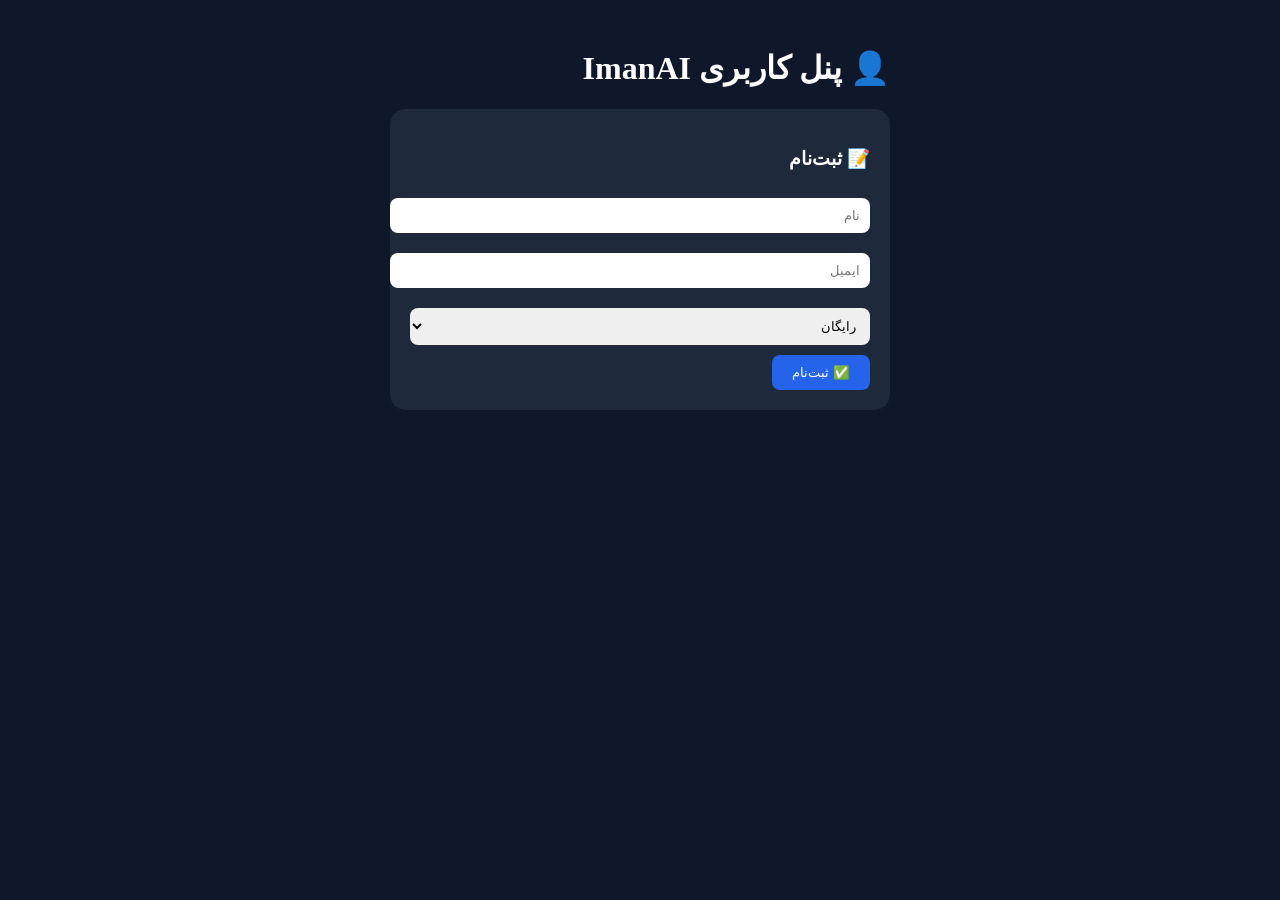
==== commit 4a0851dc: "Update dashboard.html Signed-off-by: neonpresents01-beep <neonpresents01@gmail.com>" ====
--- a/docs/dashboard.html
+++ b/docs/dashboard.html
@@ -2,173 +2,52 @@
 <html lang="fa" dir="rtl">
 <head>
     <meta charset="UTF-8">
-    <meta name="viewport" content="width=device-width, initial-scale=1.0">
     <title>ImanAI | پنل کاربری</title>
-    <link href="https://fonts.googleapis.com/css2?family=Vazirmatn:wght@300;400;500;700;900&display=swap" rel="stylesheet">
-    <link rel="stylesheet" href="https://cdnjs.cloudflare.com/ajax/libs/font-awesome/6.0.0/css/all.min.css">
-    <link rel="stylesheet" href="style.css">
     <style>
-        .stats-grid {
-            display: grid;
-            grid-template-columns: repeat(auto-fit, minmax(200px, 1fr));
-            gap: 20px;
-            margin-bottom: 30px;
-        }
-        .stat-card {
-            text-align: center;
-            padding: 20px;
-            background: var(--card-bg);
-            border-radius: 20px;
-            border: 1px solid var(--border-color);
-        }
-        .stat-value {
-            font-size: 36px;
-            font-weight: bold;
-            color: var(--primary);
-        }
-        .chat-messages {
-            height: 350px;
-            overflow-y: auto;
-            padding: 15px;
-            background: var(--bg-primary);
-            border-radius: 16px;
-            margin-bottom: 15px;
-        }
-        .user-msg {
-            background: var(--primary);
-            color: white;
-            padding: 10px 15px;
-            border-radius: 20px;
-            margin-bottom: 10px;
-            max-width: 80%;
-        }
-        .ai-msg {
-            background: var(--border-color);
-            color: var(--text-primary);
-            padding: 10px 15px;
-            border-radius: 20px;
-            margin-bottom: 10px;
-            max-width: 80%;
-        }
-        .chat-input {
-            display: flex;
-            gap: 10px;
-        }
-        .chat-input input {
-            flex: 1;
-            padding: 12px 20px;
-            border-radius: 50px;
-            border: 1px solid var(--border-color);
-            background: var(--bg-primary);
-        }
-        .api-key-box {
-            background: var(--bg-primary);
-            padding: 12px;
-            border-radius: 12px;
-            font-family: monospace;
-            word-break: break-all;
-        }
-        .loading {
-            opacity: 0.6;
-            pointer-events: none;
-        }
+        body { font-family: Tahoma; background: #0f172a; color: white; padding: 20px; }
+        .card { background: #1e293b; padding: 20px; border-radius: 16px; margin-bottom: 20px; }
+        input, select { width: 100%; padding: 10px; margin: 10px 0; border-radius: 8px; border: none; }
+        button { background: #2563eb; color: white; padding: 10px 20px; border: none; border-radius: 8px; cursor: pointer; }
+        .result { margin-top: 10px; padding: 10px; border-radius: 8px; }
+        .success { background: #10b981; }
+        .error { background: #ef4444; }
     </style>
 </head>
 <body>
 
-<div class="navbar">
-    <div class="nav-container">
-        <a href="index.html" class="logo">🤖 ImanAI</a>
-        <div class="nav-links">
-            <a href="index.html">خانه</a>
-            <a href="products.html">محصولات</a>
-            <a href="pricing.html">قیمت‌ها</a>
-            <a href="about.html">درباره ما</a>
-            <a href="contact.html">تماس</a>
-            <a href="dashboard.html" class="active">پنل کاربری</a>
-            <button class="theme-toggle" onclick="toggleTheme()">🌙 حالت شب</button>
-        </div>
-    </div>
-</div>
+<div style="max-width: 500px; margin: 0 auto;">
+    <h1>👤 پنل کاربری ImanAI</h1>
 
-<div class="container">
-    <div class="page-header">
-        <h1>👤 پنل کاربری</h1>
-        <p>مدیریت API Key، اعتبار و گفتگو با ImanAI</p>
+    <div id="registerBox" class="card">
+        <h3>📝 ثبت‌نام</h3>
+        <input type="text" id="name" placeholder="نام">
+        <input type="email" id="email" placeholder="ایمیل">
+        <select id="plan">
+            <option value="free">رایگان</option>
+            <option value="basic">پایه</option>
+            <option value="pro">حرفه‌ای</option>
+        </select>
+        <button onclick="register()">✅ ثبت‌نام</button>
+        <div id="registerResult"></div>
     </div>
 
-    <div id="userStatus">
-        <div class="card" style="text-align: center;">
-            <p id="loginStatus">⏳ در حال بررسی...</p>
-            <button id="logoutBtn" class="btn" onclick="logout()" style="display: none; background: #ef4444;">🚪 خروج</button>
+    <div id="dashboardBox" class="card" style="display: none;">
+        <h3>🔑 API Key شما</h3>
+        <p id="apiKeyDisplay" style="font-family: monospace; word-break: break-all;"></p>
+        <button onclick="copyApiKey()">📋 کپی</button>
+        
+        <h3>💰 اعتبار</h3>
+        <p id="creditsDisplay">0</p>
+        
+        <h3>💬 چت با ImanAI</h3>
+        <div id="chatMessages" style="height: 200px; overflow-y: auto; background: #0f172a; padding: 10px; border-radius: 8px; margin-bottom: 10px;">
+            <div>🤖 سلام!</div>
         </div>
+        <input type="text" id="chatInput" placeholder="سوال خود را بپرسید...">
+        <button onclick="sendChat()">ارسال</button>
+        
+        <button onclick="logout()" style="background: #ef4444; margin-top: 20px;">🚪 خروج</button>
     </div>
-
-    <div id="dashboardContent" style="display: none;">
-        <div class="stats-grid">
-            <div class="stat-card">
-                <i class="fas fa-key"></i>
-                <div class="stat-value" id="apiKeyDisplay">---</div>
-                <button class="btn" style="margin-top: 10px; padding: 8px 16px;" onclick="copyApiKey()">📋 کپی</button>
-            </div>
-            <div class="stat-card">
-                <i class="fas fa-coins"></i>
-                <div class="stat-value" id="creditsDisplay">---</div>
-                <button class="btn" style="margin-top: 10px; padding: 8px 16px;" onclick="recharge()">💰 شارژ</button>
-            </div>
-            <div class="stat-card">
-                <i class="fas fa-tag"></i>
-                <div class="stat-value" id="planDisplay">---</div>
-                <p>پلن</p>
-            </div>
-        </div>
-
-        <div class="card">
-            <h3>💬 گفتگو با ImanAI</h3>
-            <div class="chat-messages" id="chatMessages">
-                <div class="ai-msg">🤖 سلام! من ImanAI هستم.</div>
-            </div>
-            <div class="chat-input">
-                <input type="text" id="chatInput" placeholder="سوال خود را بپرسید...">
-                <button onclick="sendChat()">ارسال</button>
-            </div>
-        </div>
-
-        <div class="card" style="margin-top: 20px;">
-            <h3>🎓 آموزش به ImanAI</h3>
-            <div style="display: flex; gap: 10px; margin-top: 15px; flex-wrap: wrap;">
-                <input type="text" id="trainQuestion" placeholder="سوال جدید..." style="flex: 1; padding: 12px; border-radius: 50px;">
-                <input type="text" id="trainAnswer" placeholder="پاسخ..." style="flex: 1; padding: 12px; border-radius: 50px;">
-                <button onclick="trainAI()" style="background: #10b981;">آموزش</button>
-            </div>
-            <div id="trainResult" style="margin-top: 10px;"></div>
-        </div>
-    </div>
-
-    <div id="registerForm" class="card" style="max-width: 500px; margin: 0 auto;">
-        <h2 style="text-align: center;">📝 ثبت‌نام</h2>
-        <div class="form-group">
-            <label>نام</label>
-            <input type="text" id="regName" placeholder="نام خود را وارد کنید">
-        </div>
-        <div class="form-group">
-            <label>ایمیل</label>
-            <input type="email" id="regEmail" placeholder="ایمیل خود را وارد کنید">
-        </div>
-        <div class="form-group">
-            <label>پلن</label>
-            <select id="regPlan">
-                <option value="free">رایگان</option>
-                <option value="basic">پایه</option>
-                <option value="pro">حرفه‌ای</option>
-            </select>
-        </div>
-        <button class="btn" id="registerBtn" style="width: 100%;">✅ ثبت‌نام</button>
-    </div>
-</div>
-
-<div class="footer">
-    <p>© ۲۰۲۶ ImanAI</p>
 </div>
 
 <script>
@@ -178,90 +57,56 @@
     let currentApiKey = localStorage.getItem('imanai_api_key');
     
     async function callAPI(action, payload = {}) {
-        const requestId = Date.now().toString();
+        const res = await fetch(`https://api.github.com/repos/${GITHUB_REPO}/dispatches`, {
+            method: 'POST',
+            headers: { 'Authorization': `Bearer ${GITHUB_TOKEN}`, 'Content-Type': 'application/json' },
+            body: JSON.stringify({ event_type: action, client_payload: { ...payload, api_key: currentApiKey || '' } })
+        });
+        if (!res.ok) throw new Error(`HTTP ${res.status}`);
         
-        return new Promise(async (resolve, reject) => {
-            const timeout = setTimeout(() => {
-                reject(new Error('Timeout'));
-            }, 15000);
-            
-            try {
-                const res = await fetch(`https://api.github.com/repos/${GITHUB_REPO}/dispatches`, {
-                    method: 'POST',
-                    headers: {
-                        'Authorization': `Bearer ${GITHUB_TOKEN}`,
-                        'Content-Type': 'application/json'
-                    },
-                    body: JSON.stringify({
-                        event_type: action,
-                        client_payload: { ...payload, api_key: currentApiKey || '' }
-                    })
-                });
-                
-                if (!res.ok) throw new Error(`HTTP ${res.status}`);
-                
-                // Polling
-                let attempts = 0;
-                const interval = setInterval(async () => {
-                    attempts++;
-                    const runs = await fetch(`https://api.github.com/repos/${GITHUB_REPO}/actions/runs?per_page=3`);
-                    const data = await runs.json();
-                    
-                    for (const run of (data.workflow_runs || [])) {
-                        if (run.status === 'completed') {
-                            const logs = await fetch(run.logs_url);
-                            const text = await logs.text();
-                            const match = text.match(/API_RESPONSE::(.+)/);
-                            if (match) {
-                                clearInterval(interval);
-                                clearTimeout(timeout);
-                                resolve(JSON.parse(decodeURIComponent(match[1])));
-                                return;
-                            }
-                        }
+        for (let i = 0; i < 15; i++) {
+            await new Promise(r => setTimeout(r, 2000));
+            const runs = await fetch(`https://api.github.com/repos/${GITHUB_REPO}/actions/runs?per_page=3`);
+            const data = await runs.json();
+            for (const run of (data.workflow_runs || [])) {
+                if (run.status === 'completed') {
+                    const logs = await fetch(run.logs_url);
+                    const text = await logs.text();
+                    const match = text.match(/API_RESPONSE::(.+)/);
+                    if (match) {
+                        return JSON.parse(decodeURIComponent(match[1]));
                     }
-                    if (attempts > 10) {
-                        clearInterval(interval);
-                        reject(new Error('No response'));
-                    }
-                }, 1500);
-                
-            } catch (error) {
-                clearTimeout(timeout);
-                reject(error);
+                }
             }
-        });
+        }
+        throw new Error('Timeout');
     }
     
     async function register() {
-        const name = document.getElementById('regName').value;
-        const email = document.getElementById('regEmail').value;
-        const plan = document.getElementById('regPlan').value;
-        const btn = document.getElementById('registerBtn');
+        const name = document.getElementById('name').value;
+        const email = document.getElementById('email').value;
+        const plan = document.getElementById('plan').value;
+        const resultDiv = document.getElementById('registerResult');
         
         if (!name || !email) {
-            alert('لطفاً نام و ایمیل را وارد کنید');
+            resultDiv.innerHTML = '<div class="result error">❌ نام و ایمیل الزامی است</div>';
             return;
         }
         
-        btn.innerText = '⏳ در حال ثبت‌نام...';
-        btn.disabled = true;
+        resultDiv.innerHTML = '<div>⏳ در حال ثبت‌نام...</div>';
         
         try {
             const result = await callAPI('register', { customer_name: name, customer_email: email, plan });
             if (result.success) {
                 currentApiKey = result.api_key;
                 localStorage.setItem('imanai_api_key', currentApiKey);
-                alert(`✅ ثبت‌نام موفق!\n\nAPI Key: ${result.api_key}\nاعتبار: ${result.credits}`);
+                resultDiv.innerHTML = '<div class="result success">✅ ثبت‌نام موفق!</div>';
                 location.reload();
             } else {
-                alert(`❌ خطا: ${result.error}`);
+                resultDiv.innerHTML = `<div class="result error">❌ ${result.error}</div>`;
             }
-        } catch (error) {
-            alert(`❌ خطا: ${error.message}`);
-        } finally {
-            btn.innerText = '✅ ثبت‌نام';
-            btn.disabled = false;
+        } catch(e) {
+            resultDiv.innerHTML = `<div class="result error">❌ خطا: ${e.message}</div>`;
         }
     }
     
@@ -271,60 +116,34 @@
         if (!msg) return;
         
         const messages = document.getElementById('chatMessages');
-        messages.innerHTML += `<div class="user-msg">👤 شما: ${msg}</div>`;
+        messages.innerHTML += `<div>👤 شما: ${msg}</div>`;
         input.value = '';
         
         try {
             const result = await callAPI('chat', { message: msg });
             if (result.success) {
-                messages.innerHTML += `<div class="ai-msg">🤖 ImanAI: ${result.response}</div>`;
+                messages.innerHTML += `<div>🤖 ImanAI: ${result.response}</div>`;
                 document.getElementById('creditsDisplay').innerHTML = result.remaining_credits;
             } else {
-                messages.innerHTML += `<div class="ai-msg">❌ ${result.error}</div>`;
+                messages.innerHTML += `<div>❌ ${result.error}</div>`;
             }
         } catch(e) {
-            messages.innerHTML += `<div class="ai-msg">❌ خطا: ${e.message}</div>`;
+            messages.innerHTML += `<div>❌ خطا: ${e.message}</div>`;
         }
         messages.scrollTop = messages.scrollHeight;
     }
     
-    async function trainAI() {
-        const q = document.getElementById('trainQuestion').value;
-        const a = document.getElementById('trainAnswer').value;
-        const resultDiv = document.getElementById('trainResult');
-        
-        if (!q || !a) {
-            resultDiv.innerHTML = '❌ سوال و پاسخ را وارد کنید';
-            return;
-        }
-        
-        resultDiv.innerHTML = '⏳ در حال آموزش...';
-        try {
-            const result = await callAPI('train', { question: q, answer: a });
-            if (result.success) {
-                resultDiv.innerHTML = `✅ ${result.message}`;
-                document.getElementById('trainQuestion').value = '';
-                document.getElementById('trainAnswer').value = '';
-                document.getElementById('creditsDisplay').innerHTML = result.remaining_credits;
-            } else {
-                resultDiv.innerHTML = `❌ ${result.error}`;
-            }
-        } catch(e) {
-            resultDiv.innerHTML = `❌ ${e.message}`;
-        }
-        setTimeout(() => resultDiv.innerHTML = '', 3000);
-    }
-    
-    async function getBalance() {
+    async function loadDashboard() {
         if (!currentApiKey) return;
         try {
             const result = await callAPI('balance', {});
             if (result.success) {
                 document.getElementById('creditsDisplay').innerHTML = result.credits;
-                document.getElementById('planDisplay').innerHTML = result.plan;
-                document.getElementById('apiKeyDisplay').innerHTML = currentApiKey.substring(0, 16) + '...';
+                document.getElementById('apiKeyDisplay').innerHTML = currentApiKey;
             }
-        } catch(e) {}
+        } catch(e) {
+            console.error(e);
+        }
     }
     
     function logout() {
@@ -333,43 +152,22 @@
     }
     
     function copyApiKey() {
-        if (currentApiKey) {
-            navigator.clipboard.writeText(currentApiKey);
-            alert('✅ کپی شد!');
-        }
-    }
-    
-    function recharge() {
-        alert('به زودی');
+        navigator.clipboard.writeText(currentApiKey);
+        alert('✅ کپی شد!');
     }
     
     function updateUI() {
         if (currentApiKey) {
-            document.getElementById('loginStatus').innerHTML = '✅ وارد شده‌اید';
-            document.getElementById('logoutBtn').style.display = 'inline-block';
-            document.getElementById('dashboardContent').style.display = 'block';
-            document.getElementById('registerForm').style.display = 'none';
-            getBalance();
+            document.getElementById('registerBox').style.display = 'none';
+            document.getElementById('dashboardBox').style.display = 'block';
+            loadDashboard();
         } else {
-            document.getElementById('loginStatus').innerHTML = '🔑 ثبت‌نام کنید';
-            document.getElementById('logoutBtn').style.display = 'none';
-            document.getElementById('dashboardContent').style.display = 'none';
-            document.getElementById('registerForm').style.display = 'block';
+            document.getElementById('registerBox').style.display = 'block';
+            document.getElementById('dashboardBox').style.display = 'none';
         }
     }
-    
-    document.getElementById('registerBtn')?.addEventListener('click', register);
-    document.getElementById('chatInput')?.addEventListener('keypress', (e) => {
-        if (e.key === 'Enter') sendChat();
-    });
-    
-    function toggleTheme() {
-        document.body.classList.toggle('dark');
-        localStorage.setItem('theme', document.body.classList.contains('dark') ? 'dark' : 'light');
-    }
-    if (localStorage.getItem('theme') === 'dark') document.body.classList.add('dark');
     
     updateUI();
 </script>
 </body>
-    </html>
+</html>
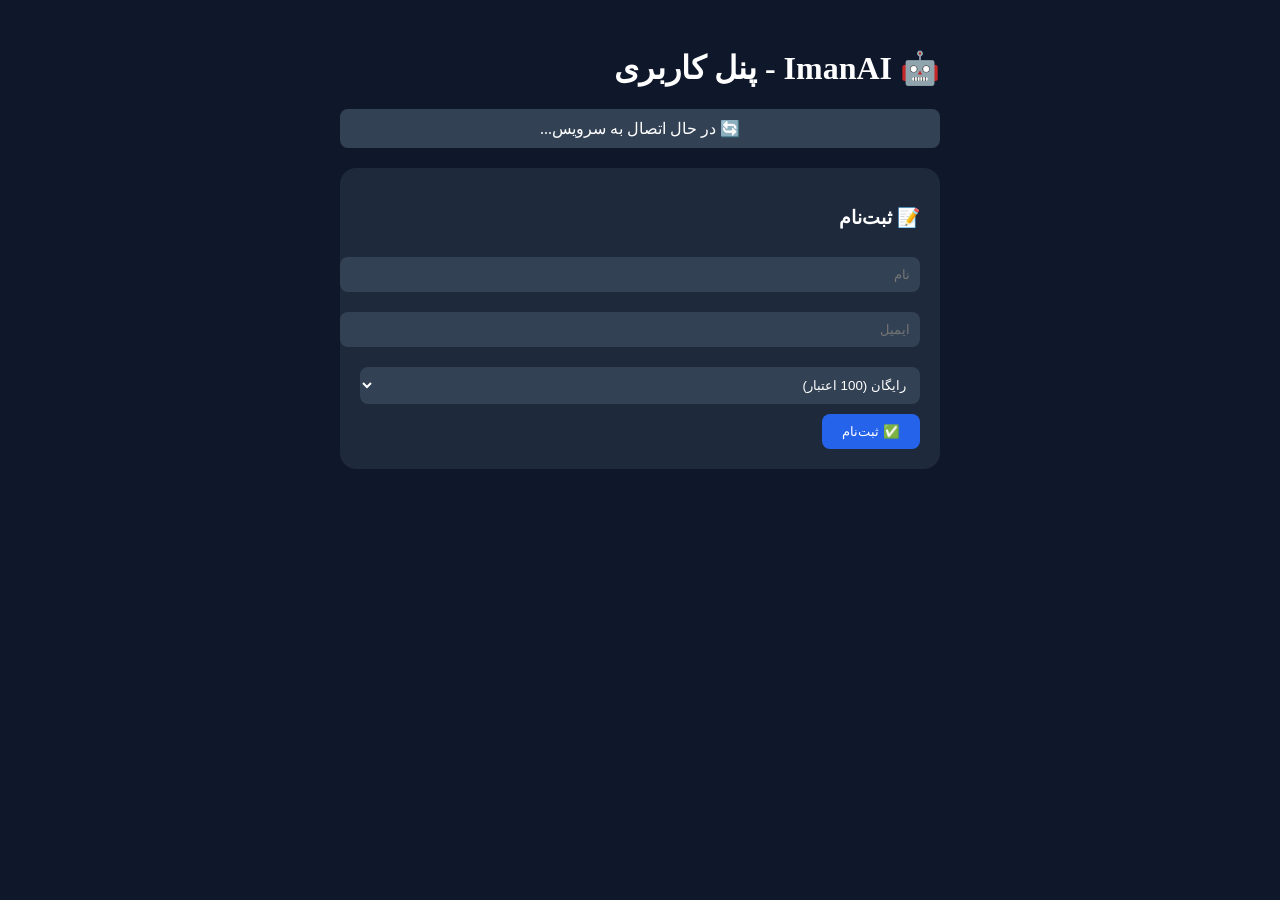
==== commit e94882b7: "Update dashboard.html Signed-off-by: neonpresents01-beep <neonpresents01@gmail.com>" ====
--- a/docs/dashboard.html
+++ b/docs/dashboard.html
@@ -6,26 +6,32 @@
     <style>
         body { font-family: Tahoma; background: #0f172a; color: white; padding: 20px; }
         .card { background: #1e293b; padding: 20px; border-radius: 16px; margin-bottom: 20px; }
-        input, select { width: 100%; padding: 10px; margin: 10px 0; border-radius: 8px; border: none; }
+        input, select { width: 100%; padding: 10px; margin: 10px 0; border-radius: 8px; border: none; background: #334155; color: white; }
         button { background: #2563eb; color: white; padding: 10px 20px; border: none; border-radius: 8px; cursor: pointer; }
         .result { margin-top: 10px; padding: 10px; border-radius: 8px; }
         .success { background: #10b981; }
         .error { background: #ef4444; }
+        #chatMessages { height: 300px; overflow-y: auto; background: #0f172a; padding: 10px; border-radius: 8px; margin-bottom: 10px; }
     </style>
 </head>
 <body>
 
-<div style="max-width: 500px; margin: 0 auto;">
-    <h1>👤 پنل کاربری ImanAI</h1>
+<div style="max-width: 600px; margin: 0 auto;">
+    <h1>🤖 ImanAI - پنل کاربری</h1>
+    
+    <!-- وضعیت API -->
+    <div id="apiStatus" style="background: #334155; padding: 10px; border-radius: 8px; margin-bottom: 20px; text-align: center;">
+        🔄 در حال اتصال به سرویس...
+    </div>
 
     <div id="registerBox" class="card">
         <h3>📝 ثبت‌نام</h3>
         <input type="text" id="name" placeholder="نام">
         <input type="email" id="email" placeholder="ایمیل">
         <select id="plan">
-            <option value="free">رایگان</option>
-            <option value="basic">پایه</option>
-            <option value="pro">حرفه‌ای</option>
+            <option value="free">رایگان (100 اعتبار)</option>
+            <option value="basic">پایه (500 اعتبار)</option>
+            <option value="pro">حرفه‌ای (2000 اعتبار)</option>
         </select>
         <button onclick="register()">✅ ثبت‌نام</button>
         <div id="registerResult"></div>
@@ -33,15 +39,16 @@
 
     <div id="dashboardBox" class="card" style="display: none;">
         <h3>🔑 API Key شما</h3>
-        <p id="apiKeyDisplay" style="font-family: monospace; word-break: break-all;"></p>
+        <p id="apiKeyDisplay" style="font-family: monospace; word-break: break-all; background: #0f172a; padding: 10px; border-radius: 8px;"></p>
         <button onclick="copyApiKey()">📋 کپی</button>
         
-        <h3>💰 اعتبار</h3>
-        <p id="creditsDisplay">0</p>
+        <h3>💰 اعتبار باقی‌مانده</h3>
+        <p id="creditsDisplay" style="font-size: 24px; font-weight: bold; color: #10b981;">0</p>
+        <p>پلن: <span id="planDisplay">-</span></p>
         
         <h3>💬 چت با ImanAI</h3>
-        <div id="chatMessages" style="height: 200px; overflow-y: auto; background: #0f172a; padding: 10px; border-radius: 8px; margin-bottom: 10px;">
-            <div>🤖 سلام!</div>
+        <div id="chatMessages">
+            <div>🤖 سلام! من ImanAI هستم. سوال خود را بپرسید.</div>
         </div>
         <input type="text" id="chatInput" placeholder="سوال خود را بپرسید...">
         <button onclick="sendChat()">ارسال</button>
@@ -50,124 +57,6 @@
     </div>
 </div>
 
-<script>
-    const GITHUB_REPO = "neonpresents01-beep/ImanAI";
-    const GITHUB_TOKEN = "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";
-    
-    let currentApiKey = localStorage.getItem('imanai_api_key');
-    
-    async function callAPI(action, payload = {}) {
-        const res = await fetch(`https://api.github.com/repos/${GITHUB_REPO}/dispatches`, {
-            method: 'POST',
-            headers: { 'Authorization': `Bearer ${GITHUB_TOKEN}`, 'Content-Type': 'application/json' },
-            body: JSON.stringify({ event_type: action, client_payload: { ...payload, api_key: currentApiKey || '' } })
-        });
-        if (!res.ok) throw new Error(`HTTP ${res.status}`);
-        
-        for (let i = 0; i < 15; i++) {
-            await new Promise(r => setTimeout(r, 2000));
-            const runs = await fetch(`https://api.github.com/repos/${GITHUB_REPO}/actions/runs?per_page=3`);
-            const data = await runs.json();
-            for (const run of (data.workflow_runs || [])) {
-                if (run.status === 'completed') {
-                    const logs = await fetch(run.logs_url);
-                    const text = await logs.text();
-                    const match = text.match(/API_RESPONSE::(.+)/);
-                    if (match) {
-                        return JSON.parse(decodeURIComponent(match[1]));
-                    }
-                }
-            }
-        }
-        throw new Error('Timeout');
-    }
-    
-    async function register() {
-        const name = document.getElementById('name').value;
-        const email = document.getElementById('email').value;
-        const plan = document.getElementById('plan').value;
-        const resultDiv = document.getElementById('registerResult');
-        
-        if (!name || !email) {
-            resultDiv.innerHTML = '<div class="result error">❌ نام و ایمیل الزامی است</div>';
-            return;
-        }
-        
-        resultDiv.innerHTML = '<div>⏳ در حال ثبت‌نام...</div>';
-        
-        try {
-            const result = await callAPI('register', { customer_name: name, customer_email: email, plan });
-            if (result.success) {
-                currentApiKey = result.api_key;
-                localStorage.setItem('imanai_api_key', currentApiKey);
-                resultDiv.innerHTML = '<div class="result success">✅ ثبت‌نام موفق!</div>';
-                location.reload();
-            } else {
-                resultDiv.innerHTML = `<div class="result error">❌ ${result.error}</div>`;
-            }
-        } catch(e) {
-            resultDiv.innerHTML = `<div class="result error">❌ خطا: ${e.message}</div>`;
-        }
-    }
-    
-    async function sendChat() {
-        const input = document.getElementById('chatInput');
-        const msg = input.value.trim();
-        if (!msg) return;
-        
-        const messages = document.getElementById('chatMessages');
-        messages.innerHTML += `<div>👤 شما: ${msg}</div>`;
-        input.value = '';
-        
-        try {
-            const result = await callAPI('chat', { message: msg });
-            if (result.success) {
-                messages.innerHTML += `<div>🤖 ImanAI: ${result.response}</div>`;
-                document.getElementById('creditsDisplay').innerHTML = result.remaining_credits;
-            } else {
-                messages.innerHTML += `<div>❌ ${result.error}</div>`;
-            }
-        } catch(e) {
-            messages.innerHTML += `<div>❌ خطا: ${e.message}</div>`;
-        }
-        messages.scrollTop = messages.scrollHeight;
-    }
-    
-    async function loadDashboard() {
-        if (!currentApiKey) return;
-        try {
-            const result = await callAPI('balance', {});
-            if (result.success) {
-                document.getElementById('creditsDisplay').innerHTML = result.credits;
-                document.getElementById('apiKeyDisplay').innerHTML = currentApiKey;
-            }
-        } catch(e) {
-            console.error(e);
-        }
-    }
-    
-    function logout() {
-        localStorage.removeItem('imanai_api_key');
-        location.reload();
-    }
-    
-    function copyApiKey() {
-        navigator.clipboard.writeText(currentApiKey);
-        alert('✅ کپی شد!');
-    }
-    
-    function updateUI() {
-        if (currentApiKey) {
-            document.getElementById('registerBox').style.display = 'none';
-            document.getElementById('dashboardBox').style.display = 'block';
-            loadDashboard();
-        } else {
-            document.getElementById('registerBox').style.display = 'block';
-            document.getElementById('dashboardBox').style.display = 'none';
-        }
-    }
-    
-    updateUI();
-</script>
+<script src="imanai-client.js"></script>
 </body>
 </html>
